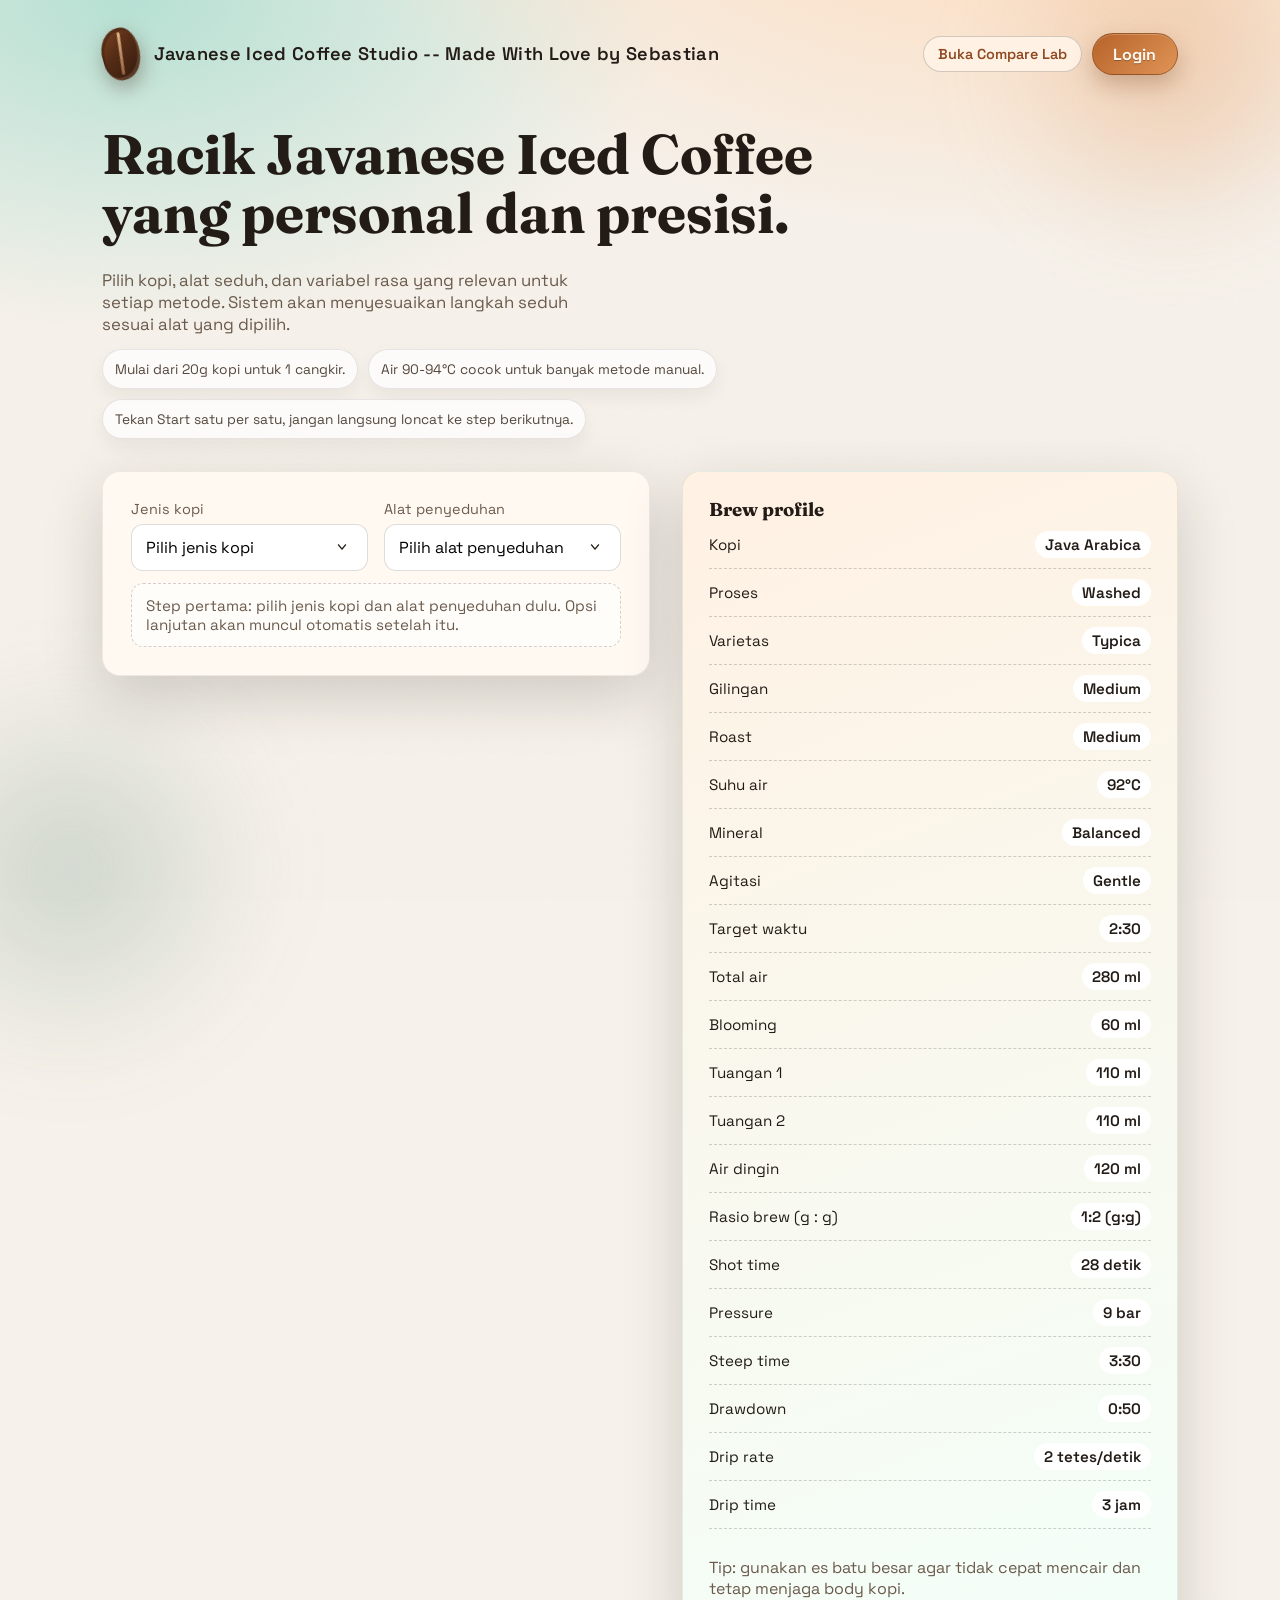
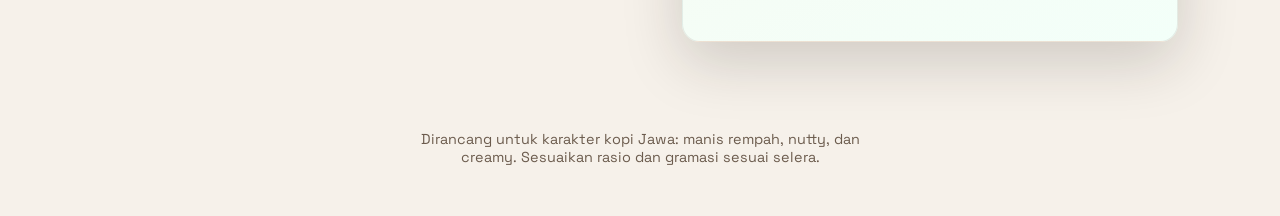
==== index.html @ a7f36e67 "Add files via upload" ====
<!DOCTYPE html>
<html lang="id">
<head>
  <meta charset="UTF-8" />
  <meta name="viewport" content="width=device-width, initial-scale=1" />
  <title>Javanese Iced Coffee Studio</title>
  <link rel="icon" type="image/svg+xml" href="favicon.svg" />
  <link rel="shortcut icon" href="favicon.svg" />
  <link rel="preconnect" href="https://fonts.googleapis.com" />
  <link rel="preconnect" href="https://fonts.gstatic.com" crossorigin />
  <link href="https://fonts.googleapis.com/css2?family=Fraunces:opsz,wght@9..144,600;9..144,800&family=Space+Grotesk:wght@400;500;600&display=swap" rel="stylesheet" />
  <link rel="stylesheet" href="style/styles.css" />
</head>
<body>
  <canvas class="spill-canvas" id="spillCanvas" aria-hidden="true"></canvas>
  <div class="noise" aria-hidden="true"></div>
  <header>
    <div class="logo">
      <div class="logo-mark" aria-hidden="true"></div>
      <div class="logo-title">Javanese Iced Coffee Studio -- Made With Love by Sebastian</div>
    </div>
    <div class="header-actions">
      <a class="pill pill-link" href="compare.html">Buka Compare Lab</a>
      <a class="pill pill-link" id="homeLink" href="home.html" hidden>Home Akun</a>
      <a class="pill pill-link" id="dashboardLink" href="dashboard.html" hidden>Dashboard Resep</a>
      <button class="pill pill-link auth-btn" id="authTrigger" type="button">Login</button>
      <button class="pill pill-link auth-btn" id="logoutBtn" type="button" hidden>Logout</button>
    </div>
  </header>

  <section class="hero">
    <div class="hero-intro">
      <h1><span>Racik Javanese Iced Coffee</span><span>yang personal dan presisi.</span></h1>
      <p>Pilih kopi, alat seduh, dan variabel rasa yang relevan untuk setiap metode. Sistem akan menyesuaikan langkah seduh sesuai alat yang dipilih.</p>
      <div class="beginner-guide" aria-label="Panduan singkat untuk pemula">
        <div class="beginner-chip">Mulai dari 20g kopi untuk 1 cangkir.</div>
        <div class="beginner-chip">Air 90-94°C cocok untuk banyak metode manual.</div>
        <div class="beginner-chip">Tekan Start satu per satu, jangan langsung loncat ke step berikutnya.</div>
      </div>
    </div>

    <div class="card hero-card">
      <div class="grid two base-grid">
        <div>
          <label for="coffeeType">Jenis kopi</label>
          <select id="coffeeType">
            <option value="" selected disabled>Pilih jenis kopi</option>
            <option value="java-robusta">Java Robusta</option>
            <option value="java-arabica">Java Arabica</option>
            <option value="java-excelsa">Java Excelsa</option>
            <option value="java-liberica">Java Liberica</option>
            <option value="blend">Javanese Blend</option>
            <option value="custom">Custom (isi manual)</option>
          </select>
        </div>
        <div>
          <label for="brewTool">Alat penyeduhan</label>
          <select id="brewTool">
            <option value="" selected disabled>Pilih alat penyeduhan</option>
            <option value="v60">V60</option>
            <option value="kalita">Kalita Wave</option>
            <option value="aeropress">Aeropress</option>
            <option value="frenchpress">French Press</option>
            <option value="chemex">Chemex</option>
            <option value="syphon">Syphon</option>
            <option value="espresso">Espresso Maker</option>
            <option value="mokapot">Moka Pot</option>
            <option value="coldBrew">Cold Brew</option>
            <option value="coldDrip">Cold Drip Tower</option>
          </select>
        </div>
      </div>

      <p class="setup-hint" id="setupHint">Step pertama: pilih jenis kopi dan alat penyeduhan dulu. Opsi lanjutan akan muncul otomatis setelah itu.</p>

      <div class="advanced-options is-hidden" id="advancedOptions">
        <div class="grid two advanced-grid">
          <div class="custom-controls" id="customControls">
            <label for="customCoffee">Nama kopi (opsional)</label>
            <input id="customCoffee" type="text" placeholder="Misal: Temanggung Natural" />
          </div>
          <div class="blend-controls" id="blendControls">
            <div class="blend-controls-head">
              <label>Rasio blend Robusta/Arabica (%)</label>
              <span class="blend-lock">Total 100%</span>
            </div>
            <div class="blend-grid">
              <div class="blend-field">
                <label for="blendRobusta">Robusta (%)</label>
                <input id="blendRobusta" type="number" min="0" max="100" step="1" value="30" />
              </div>
              <div class="blend-field">
                <label for="blendArabica">Arabica (%)</label>
                <input id="blendArabica" type="number" min="0" max="100" step="1" value="70" />
              </div>
            </div>
            <p class="blend-total-note">Total blend selalu 100%. Saat Robusta dinaikkan, Arabica otomatis menyesuaikan (dan sebaliknya).</p>
          </div>
        </div>

        <div class="grid two" id="toolFields"></div>

        <button class="manual-toggle-btn" id="manualToggleBtn" type="button" aria-expanded="false">Tampilkan kustom manual</button>

        <div class="manual-overrides is-collapsed" id="manualOverridesPanel">
          <div class="manual-overrides-head">
            <h3>Kustom manual untuk pemula</h3>
            <p>Isi kalau mau pakai angka sendiri. Kosongkan kalau mau ikut rekomendasi otomatis.</p>
          </div>

          <div class="grid two manual-overrides-grid">
            <div>
              <label for="manualDose">Gram kopi (custom)</label>
              <input id="manualDose" type="number" min="0" step="0.1" placeholder="Misal: 20" />
            </div>
            <div>
              <label for="manualWater">Air (ml, custom)</label>
              <input id="manualWater" type="number" min="0" step="1" placeholder="Misal: 280" />
            </div>
            <div>
              <label for="manualWaterTemp">Suhu air (°C, custom)</label>
              <input id="manualWaterTemp" type="number" min="0" step="1" placeholder="Misal: 92" />
            </div>
          </div>

          <p class="manual-overrides-note">Kalau angka yang dimasukkan terlalu kecil atau terlalu besar, sistem akan memberi peringatan kecil di bawah ini.</p>
          <p class="ratio-warning is-hidden" id="ratioWarning" aria-live="polite"></p>
        </div>

        <div class="recipe-meta">
          <div class="recipe-name-field">
            <label for="recipeName">Nama kopi / nama resep</label>
            <input id="recipeName" type="text" placeholder="Misal: Kopi Kesukaan Papa" />
          </div>

          <div class="recipe-note-field">
            <label for="recipeNote">Note khusus resep</label>
            <textarea id="recipeNote" rows="5" placeholder="Tulis catatan untuk barista atau catatan pribadi: preferensi rasa, penyajian, atau detail lain yang ingin disimpan."></textarea>
          </div>

          <p class="ratio-hint">Contoh rasio 1:10 berarti 1 gram kopi untuk 10 ml air. Untuk espresso, rasio brew dihitung gram kopi : gram hasil seduhan.</p>
        </div>

        <div class="action-row">
          <button class="btn btn-secondary" id="saveRecipeBtn" type="button" hidden>Simpan ke Dashboard</button>
          <p class="save-status" id="saveStatus" aria-live="polite">Login untuk menyimpan resep personal.</p>
        </div>

        <div class="recipe" id="recipe"></div>
      </div>
    </div>

    <aside class="aside">
      <h3 class="aside-title">Brew profile</h3>
      <div class="stat" data-stat="coffee"><span>Kopi</span><span class="tag" id="coffeeProfile">Java Arabica</span></div>
      <div class="stat" data-stat="process"><span>Proses</span><span class="tag" id="processProfile">Washed</span></div>
      <div class="stat" data-stat="varietal"><span>Varietas</span><span class="tag" id="varietalProfile">Typica</span></div>
      <div class="stat" data-stat="grind"><span>Gilingan</span><span class="tag" id="grindProfile">Medium</span></div>
      <div class="stat" data-stat="roast"><span>Roast</span><span class="tag" id="roastProfile">Medium</span></div>
      <div class="stat" data-stat="temp"><span>Suhu air</span><span class="tag" id="tempProfile">92°C</span></div>
      <div class="stat" data-stat="mineral"><span>Mineral</span><span class="tag" id="mineralProfile">Balanced</span></div>
      <div class="stat" data-stat="agitation"><span>Agitasi</span><span class="tag" id="agitationProfile">Gentle</span></div>
      <div class="stat" data-stat="time"><span>Target waktu</span><span class="tag" id="timeProfile">2:30</span></div>
      <div class="stat" data-stat="totalWater"><span>Total air</span><span class="tag" id="totalWater">280 ml</span></div>
      <div class="stat" data-stat="bloomWater"><span>Blooming</span><span class="tag" id="bloomWater">60 ml</span></div>
      <div class="stat" data-stat="firstPour"><span>Tuangan 1</span><span class="tag" id="firstPour">110 ml</span></div>
      <div class="stat" data-stat="secondPour"><span>Tuangan 2</span><span class="tag" id="secondPour">110 ml</span></div>
      <div class="stat" data-stat="iceWater"><span>Air dingin</span><span class="tag" id="iceWater">120 ml</span></div>
      <div class="stat" data-stat="brewRatio"><span>Rasio brew (g : g)</span><span class="tag" id="brewRatioProfile">1:2 (g:g)</span></div>
      <div class="stat" data-stat="shotTime"><span>Shot time</span><span class="tag" id="shotTimeProfile">28 detik</span></div>
      <div class="stat" data-stat="pressure"><span>Pressure</span><span class="tag" id="pressureProfile">9 bar</span></div>
      <div class="stat" data-stat="steepTime"><span>Steep time</span><span class="tag" id="steepTimeProfile">3:30</span></div>
      <div class="stat" data-stat="drawdownTime"><span>Drawdown</span><span class="tag" id="drawdownTimeProfile">0:50</span></div>
      <div class="stat" data-stat="dripRate"><span>Drip rate</span><span class="tag" id="dripRateProfile">2 tetes/detik</span></div>
      <div class="stat" data-stat="dripTime"><span>Drip time</span><span class="tag" id="dripTimeProfile">3 jam</span></div>
      <p class="aside-tip">Tip: gunakan es batu besar agar tidak cepat mencair dan tetap menjaga body kopi.</p>

      <section class="flavor-visual is-hidden" id="flavorVisual" aria-live="polite">
        <div class="flavor-visual-head">
          <h3>Radar Chart</h3>
          <p>Visual rasa akhir berdasarkan process, varietal, tool, roast, mineral, dan agitasi.</p>
        </div>

        <div class="flavor-visual-grid">
          <article class="flavor-chart-card">
            <h4>Radar Chart</h4>
            <canvas id="flavorRadarCanvas" width="420" height="320" aria-label="Flavor radar chart"></canvas>
          </article>
        </div>

        <div class="flavor-metric-grid" id="flavorMetricGrid"></div>
      </section>

      <section class="tuning-assistant is-hidden" id="tuningAssistant" aria-live="polite">
        <div class="tuning-head">
          <h3>Smart Tuning Assistant</h3>
        </div>

        <div class="tuning-controls">
          <div>
            <select id="tasteIssue">
              <option value="too-bitter">Terlalu pahit</option>
              <option value="too-sour">Terlalu asam</option>
              <option value="too-thin">Body terlalu tipis</option>
              <option value="too-heavy">Body terlalu tebal</option>
              <option value="too-flat">Aroma kurang keluar</option>
              <option value="too-dry">Aftertaste terlalu kering</option>
            </select>
          </div>
          <button class="btn tuning-btn" id="runTuning" type="button">Beri Saran Tuning</button>
        </div>

        <div class="tuning-summary" id="tuningSummary">Pilih masalah rasa, lalu klik tombol tuning.</div>
        <ul class="tuning-list" id="tuningList"></ul>
      </section>
    </aside>
  </section>

  <footer>
    Dirancang untuk karakter kopi Jawa: manis rempah, nutty, dan creamy. Sesuaikan rasio dan gramasi sesuai selera.
  </footer>

  <div class="auth-modal" id="authModal" hidden>
    <div class="auth-modal-card" role="dialog" aria-modal="true" aria-labelledby="authModalTitle">
      <div class="auth-modal-head">
        <h3 id="authModalTitle">Login Akun</h3>
        <button class="auth-modal-close" id="closeAuthModal" type="button" aria-label="Tutup popup">x</button>
      </div>

      <p class="auth-modal-subtitle" id="authModalSubtitle">Masuk atau buat akun untuk menyimpan resep personal kamu.</p>

      <div class="auth-view-switch" role="tablist" aria-label="Pilih form autentikasi">
        <button class="auth-switch-btn is-active" id="showLoginView" type="button" aria-pressed="true">Login</button>
        <button class="auth-switch-btn" id="showRegisterView" type="button" aria-pressed="false">Registrasi</button>
      </div>

      <form class="auth-view" id="loginView" novalidate>
        <div class="auth-form-grid">
          <div>
            <label for="authLoginEmail">Username / Email</label>
            <input id="authLoginEmail" type="text" placeholder="username atau email" autocomplete="username" />
          </div>
          <div>
            <label for="authLoginPassword">Password</label>
            <input id="authLoginPassword" type="password" placeholder="Masukkan password" autocomplete="current-password" />
          </div>
        </div>

        <button class="btn auth-submit" id="loginSubmit" type="submit">Login</button>
        <p class="auth-view-hint">Belum punya akun?
          <button class="auth-inline-link" id="switchToRegisterInline" type="button">Registrasi di sini</button>
        </p>
      </form>

      <form class="auth-view is-hidden" id="registerView" novalidate>
        <div class="auth-form-grid">
          <div>
            <label for="authRegisterUsername">Username</label>
            <input id="authRegisterUsername" type="text" placeholder="Masukkan username" autocomplete="username" />
          </div>
          <div>
            <label for="authRegisterEmail">Email</label>
            <input id="authRegisterEmail" type="email" placeholder="nama@email.com" autocomplete="email" />
          </div>
          <div>
            <label for="authRegisterPassword">Password</label>
            <input id="authRegisterPassword" type="password" placeholder="Minimal 6 karakter" autocomplete="new-password" />
          </div>
        </div>

        <button class="btn auth-submit" id="registerSubmit" type="submit">Registrasi</button>
        <p class="auth-view-hint">Sudah punya akun?
          <button class="auth-inline-link" id="switchToLoginInline" type="button">Kembali ke login</button>
        </p>
      </form>

      <p class="auth-message" id="authMessage" data-tone="info">Masukkan username/email dan password untuk mulai.</p>
    </div>
  </div>

  <script type="module" src="script/pages/index-page.js"></script>
</body>
</html>
---- style/styles.css ----
:root {
  --bg: #f6f1ea;
  --ink: #221b16;
  --muted: #6b5b4d;
  --accent: #d07b3a;
  --accent-2: #4a7f6b;
  --card: #fff9f2;
  --shadow: 0 20px 60px rgba(34, 27, 22, 0.18);
  --radius: 18px;
  --ease-out: cubic-bezier(0.22, 1, 0.36, 1);
  --ease-bounce: cubic-bezier(0.16, 1, 0.3, 1);
}

* { box-sizing: border-box; }

[hidden] {
  display: none !important;
}

body {
  margin: 0;
  font-family: "Space Grotesk", system-ui, -apple-system, sans-serif;
  color: var(--ink);
  background: radial-gradient(1200px 700px at 80% -10%, #ffd9b7 0%, transparent 60%),
    radial-gradient(1000px 600px at 10% 0%, #b7e1d4 0%, transparent 55%),
    var(--bg);
  min-height: 100vh;
  position: relative;
  overflow-x: hidden;
}

body::before,
body::after {
  content: "";
  position: fixed;
  pointer-events: none;
  z-index: -1;
  filter: blur(40px);
}

body::before {
  width: 380px;
  height: 380px;
  top: -120px;
  right: -80px;
  background: radial-gradient(circle, rgba(208, 123, 58, 0.26) 0%, rgba(208, 123, 58, 0) 70%);
  animation: drift-one 14s ease-in-out infinite;
}

body::after {
  width: 420px;
  height: 420px;
  left: -140px;
  bottom: -180px;
  background: radial-gradient(circle, rgba(74, 127, 107, 0.24) 0%, rgba(74, 127, 107, 0) 70%);
  animation: drift-two 16s ease-in-out infinite;
}

.noise {
  position: fixed;
  inset: 0;
  pointer-events: none;
  opacity: 0.06;
  mix-blend-mode: multiply;
  background-image: url("data:image/svg+xml;utf8,<svg xmlns='http://www.w3.org/2000/svg' width='160' height='160' viewBox='0 0 160 160'><filter id='n'><feTurbulence type='fractalNoise' baseFrequency='0.9' numOctaves='2' stitchTiles='stitch'/></filter><rect width='160' height='160' filter='url(%23n)' opacity='0.4'/></svg>");
  z-index: 1;
}

.spill-canvas {
  position: fixed;
  inset: 0;
  width: 100%;
  height: 100%;
  pointer-events: none;
  z-index: 0;
  opacity: 0.72;
  mix-blend-mode: multiply;
  filter: saturate(1.1) contrast(1.05);
}

header {
  display: flex;
  align-items: center;
  justify-content: space-between;
  padding: 28px 8vw 10px;
  animation: fade-up 0.75s var(--ease-out) both;
}

.logo {
  display: flex;
  align-items: center;
  gap: 14px;
  font-weight: 600;
  letter-spacing: 0.02em;
}

.logo-title {
  font-size: clamp(0.38rem, 1vw + 0.34rem, 2rem);
  line-height: 1.22;
}

.logo-mark {
  width: 38px;
  height: 52px;
  flex: 0 0 38px;
  position: relative;
  transform: rotate(-16deg);
  filter: drop-shadow(0 8px 10px rgba(56, 30, 14, 0.34));
  animation: logo-glow 3.2s ease-in-out infinite;
}

.logo-mark::before {
  content: "";
  position: absolute;
  inset: 0;
  border-radius: 58% 42% 55% 45% / 52% 48% 58% 42%;
  background: linear-gradient(145deg, #7f4422 0%, #542c16 45%, #31190d 100%);
  box-shadow: inset -2px -3px 0 rgba(255, 213, 170, 0.15), inset 2px 3px 0 rgba(20, 10, 4, 0.26);
}

.logo-mark::after {
  content: "";
  position: absolute;
  left: 50%;
  top: 8%;
  width: 3px;
  height: 82%;
  border-radius: 999px;
  transform: translateX(-50%) rotate(8deg);
  background: linear-gradient(180deg, rgba(240, 197, 149, 0.9) 0%, rgba(175, 117, 74, 0.78) 100%);
  box-shadow: 0 0 0 1px rgba(58, 31, 16, 0.2);
}

.hero {
  display: grid;
  grid-template-columns: minmax(0, 1.05fr) minmax(0, 0.95fr);
  grid-template-areas:
    "intro intro"
    "card aside";
  gap: 32px;
  padding: 12px 8vw 60px;
  align-items: start;
}

.hero-intro {
  grid-area: intro;
  max-width: 64ch;
  display: grid;
  gap: 14px;
  animation: fade-up 0.85s 0.08s var(--ease-out) both;
}

.hero-card {
  grid-area: card;
}

.hero-intro h1 {
  font-family: "Fraunces", serif;
  font-size: clamp(2.4rem, 2.6vw + 1.4rem, 4rem);
  line-height: 0.95;
  margin: 0;
  display: grid;
  gap: 6px;
  margin-top: 26px;
}

.hero-intro h1 span {
  display: block;
}

.hero-intro h1 span:first-child {
  white-space: nowrap;
}

.hero-intro p {
  margin: 0;
  color: var(--muted);
  font-size: 1.05rem;
  max-width: 45ch;
  margin-top: 15px;
}

.beginner-guide {
  display: flex;
  flex-wrap: wrap;
  gap: 10px;
}

.beginner-chip {
  padding: 10px 12px;
  border-radius: 999px;
  background: rgba(255, 255, 255, 0.72);
  border: 1px solid rgba(34, 27, 22, 0.1);
  color: #53463c;
  font-size: 0.86rem;
  box-shadow: 0 8px 18px rgba(34, 27, 22, 0.06);
}

.pill {
  display: inline-flex;
  gap: 10px;
  align-items: center;
  background: #fff2e5;
  color: #8f4a21;
  padding: 8px 14px;
  border-radius: 999px;
  font-size: 0.9rem;
  font-weight: 600;
  animation: fade-up 0.9s 0.14s var(--ease-out) both;
}

.header-actions {
  display: inline-flex;
  align-items: center;
  gap: 10px;
  flex-wrap: wrap;
  justify-content: flex-end;
}

.pill-link {
  text-decoration: none;
  border: 1px solid rgba(34, 27, 22, 0.2);
  transition: transform 0.2s ease, box-shadow 0.2s ease, background-color 0.2s ease;
}

.auth-btn {
  font: inherit;
  cursor: pointer;
  font-weight: 700;
  letter-spacing: 0.01em;
  min-height: 42px;
  padding: 8px 20px;
  border-radius: 999px;
}

.mobile-header-toggle {
  display: none;
  min-width: 48px;
  justify-content: center;
  align-items: center;
  padding: 8px 12px;
}

.mobile-header-toggle-bar {
  position: relative;
  display: block;
  width: 18px;
  height: 2px;
  border-radius: 999px;
  background: currentColor;
}

.mobile-header-toggle-bar::before,
.mobile-header-toggle-bar::after {
  content: "";
  position: absolute;
  left: 0;
  width: 18px;
  height: 2px;
  border-radius: 999px;
  background: currentColor;
}

.mobile-header-toggle-bar::before {
  top: -6px;
}

.mobile-header-toggle-bar::after {
  top: 6px;
}

#authTrigger.auth-btn {
  color: #fff8f1;
  background: linear-gradient(135deg, #b7632a 0%, #df9455 100%);
  border-color: rgba(118, 62, 26, 0.58);
  text-shadow: 0 1px 0 rgba(35, 20, 10, 0.32);
  box-shadow: 0 10px 22px rgba(118, 62, 26, 0.3), inset 0 1px 0 rgba(255, 255, 255, 0.2);
}

#authTrigger.auth-btn:hover {
  filter: brightness(1.05);
}

#logoutBtn.auth-btn {
  color: #1f4f3e;
  background: linear-gradient(135deg, #e1f1e9 0%, #c5e3d4 100%);
  border-color: rgba(74, 127, 107, 0.44);
  box-shadow: 0 10px 20px rgba(74, 127, 107, 0.2), inset 0 1px 0 rgba(255, 255, 255, 0.5);
}

#logoutBtn.auth-btn:hover {
  filter: brightness(1.03);
}

.auth-btn:focus-visible {
  outline: 3px solid rgba(74, 127, 107, 0.28);
  outline-offset: 2px;
}

.pill-link:hover {
  transform: translateY(-1px);
  box-shadow: 0 8px 16px rgba(34, 27, 22, 0.12);
}

.card {
  background: var(--card);
  border-radius: var(--radius);
  padding: 28px;
  box-shadow: var(--shadow);
  border: 1px solid rgba(34, 27, 22, 0.08);
  position: relative;
  overflow: hidden;
  transition: transform 0.35s var(--ease-out), box-shadow 0.35s var(--ease-out);
}

.card::before {
  content: "";
  position: absolute;
  top: 0;
  left: -35%;
  width: 30%;
  height: 100%;
  background: linear-gradient(90deg, rgba(255, 255, 255, 0), rgba(255, 255, 255, 0.24), rgba(255, 255, 255, 0));
  transform: skewX(-18deg);
  pointer-events: none;
  animation: card-sheen 8s linear infinite;
}

.card:hover {
  transform: translateY(-4px);
  box-shadow: 0 24px 64px rgba(34, 27, 22, 0.22);
}

.grid {
  display: grid;
  gap: 16px;
}

.grid.two {
  grid-template-columns: repeat(auto-fit, minmax(200px, 1fr));
}

.base-grid {
  margin-bottom: 12px;
}

.setup-hint {
  margin: 8px 0 0;
  padding: 12px 14px;
  border-radius: 12px;
  border: 1px dashed rgba(34, 27, 22, 0.2);
  color: var(--muted);
  background: rgba(255, 255, 255, 0.62);
  font-size: 0.95rem;
}

.setup-hint.is-hidden {
  display: none;
}

.advanced-options {
  margin-top: 12px;
  animation: fade-up 0.45s var(--ease-out) both;
}

.advanced-options.is-hidden {
  display: none;
}

.advanced-grid {
  margin-bottom: 8px;
}

.action-row {
  margin-top: 18px;
  display: flex;
  gap: 12px;
  flex-wrap: wrap;
  align-items: center;
  justify-content: center;
}

.manual-toggle-btn {
  margin-top: 16px;
  display: flex;
  align-items: center;
  justify-content: center;
  gap: 8px;
  margin-left: auto;
  margin-right: auto;
  border: 1px solid rgba(74, 127, 107, 0.24);
  background: rgba(74, 127, 107, 0.12);
  color: #2f5a49;
  border-radius: 999px;
  padding: 10px 14px;
  font: inherit;
  font-weight: 700;
  cursor: pointer;
}

.manual-toggle-btn:hover {
  background: rgba(74, 127, 107, 0.18);
}

.recipe-meta {
  margin-top: 16px;
  padding: 16px;
  border-radius: 16px;
  border: 1px solid rgba(34, 27, 22, 0.1);
  background: linear-gradient(160deg, rgba(255, 255, 255, 0.92) 0%, rgba(248, 241, 231, 0.9) 100%);
  display: grid;
  gap: 14px;
}

.manual-overrides {
  margin-top: 16px;
  padding: 16px;
  border-radius: 16px;
  border: 1px solid rgba(74, 127, 107, 0.15);
  background: linear-gradient(165deg, rgba(255, 255, 255, 0.94) 0%, rgba(242, 250, 246, 0.88) 100%);
  display: grid;
  gap: 12px;
  overflow: hidden;
  max-height: 520px;
  opacity: 1;
  transform: translateY(0);
  transition: max-height 0.38s var(--ease-out), opacity 0.24s ease, transform 0.38s var(--ease-out), padding 0.38s var(--ease-out), margin-top 0.38s var(--ease-out);
  will-change: max-height, opacity, transform;
}

.manual-overrides.is-collapsed {
  max-height: 0;
  opacity: 0;
  transform: translateY(-10px);
  padding-top: 0;
  padding-bottom: 0;
  margin-top: 0;
  pointer-events: none;
}

.manual-overrides-head h3 {
  margin: 0;
  font-size: 1rem;
}

.manual-overrides-head p {
  margin: 4px 0 0;
  color: var(--muted);
  font-size: 0.88rem;
}

.manual-overrides-grid {
  gap: 12px;
}

.manual-overrides-note {
  margin: 0;
  color: #5f4f43;
  font-size: 0.88rem;
  line-height: 1.45;
}

.ratio-warning {
  margin: 0;
  padding: 10px 12px;
  border-radius: 12px;
  border: 1px solid rgba(208, 123, 58, 0.22);
  background: rgba(255, 242, 229, 0.82);
  color: #87501f;
  font-size: 0.88rem;
  line-height: 1.45;
}

.ratio-warning.is-hidden {
  display: none;
}

.recipe-name-field input {
  font-size: 1.08rem;
}

.recipe-note-field textarea {
  width: 100%;
  min-height: 136px;
  resize: vertical;
  padding: 14px;
  border-radius: 14px;
  border: 1px solid rgba(34, 27, 22, 0.15);
  background: #fff;
  font: inherit;
  line-height: 1.5;
}

.recipe-note-field textarea:focus {
  outline: none;
  border-color: rgba(74, 127, 107, 0.9);
  box-shadow: 0 0 0 4px rgba(74, 127, 107, 0.15);
}

.ratio-hint {
  margin: 0;
  color: #5f4f43;
  font-size: 0.88rem;
  line-height: 1.45;
  padding: 10px 12px;
  border-radius: 12px;
  border: 1px dashed rgba(34, 27, 22, 0.18);
  background: rgba(255, 255, 255, 0.68);
}

.cup-fill-indicator {
  display: inline-flex;
  align-items: center;
  gap: 10px;
  min-height: 52px;
  padding: 8px 12px;
  border-radius: 14px;
  border: 1px solid rgba(34, 27, 22, 0.14);
  background: rgba(255, 255, 255, 0.78);
}

.cup-fill-visual {
  width: 34px;
  height: 40px;
  border-radius: 0 0 11px 11px;
  border: 2px solid rgba(34, 27, 22, 0.46);
  border-top-width: 3px;
  position: relative;
  overflow: hidden;
  background: rgba(255, 255, 255, 0.82);
}

.cup-fill-visual::after {
  content: "";
  position: absolute;
  right: -9px;
  top: 9px;
  width: 8px;
  height: 15px;
  border: 2px solid rgba(34, 27, 22, 0.38);
  border-left: none;
  border-radius: 0 8px 8px 0;
}

.cup-fill-liquid {
  position: absolute;
  inset: auto 0 0;
  height: 8%;
  background: linear-gradient(180deg, #c27944 0%, #8f4f2f 100%);
  transform-origin: bottom;
}

.cup-fill-text {
  font-size: 0.84rem;
  font-weight: 600;
  color: #6a584a;
}

.cup-fill-indicator.is-filling .cup-fill-liquid {
  animation: cup-fill-rise 0.9s var(--ease-out) both;
}

.cup-fill-indicator.is-filling .cup-fill-visual {
  animation: cup-bounce 0.9s var(--ease-bounce);
}

.cup-fill-indicator.is-ready .cup-fill-text {
  color: #2d5a4b;
}

#toolFields > div {
  opacity: 1;
}

#toolFields.is-switching > div {
  animation: field-in 0.45s var(--ease-out) both;
  animation-delay: calc(var(--field-index, 0) * 45ms);
}

.blend-controls {
  display: none;
  padding: 14px;
  border: 1px solid rgba(34, 27, 22, 0.15);
  border-radius: 14px;
  background: linear-gradient(170deg, rgba(255, 255, 255, 0.9) 0%, rgba(255, 246, 235, 0.82) 100%);
  box-shadow: inset 0 0 0 1px rgba(255, 255, 255, 0.36);
}

.blend-controls.active {
  display: block;
}

.blend-controls-head {
  display: flex;
  align-items: center;
  justify-content: space-between;
  gap: 10px;
  margin-bottom: 10px;
}

.blend-controls-head > label {
  margin: 0;
  font-weight: 600;
  color: #5f4d40;
}

.blend-lock {
  display: inline-flex;
  align-items: center;
  padding: 4px 10px;
  border-radius: 999px;
  border: 1px solid rgba(74, 127, 107, 0.3);
  background: rgba(74, 127, 107, 0.12);
  color: #345d4f;
  font-size: 0.77rem;
  letter-spacing: 0.04em;
  text-transform: uppercase;
  font-weight: 700;
}

.custom-controls {
  display: none;
}

.custom-controls.active {
  display: block;
}

.stat.hidden {
  display: none;
}

.blend-grid {
  display: grid;
  grid-template-columns: repeat(2, minmax(0, 1fr));
  gap: 12px;
}

.blend-field {
  background: rgba(255, 255, 255, 0.84);
  border: 1px solid rgba(34, 27, 22, 0.12);
  border-radius: 14px;
  padding: 10px;
}

.blend-field label {
  margin-bottom: 6px;
  font-size: 0.78rem;
  text-transform: uppercase;
  letter-spacing: 0.06em;
  color: rgba(34, 27, 22, 0.68);
}

.blend-field input {
  text-align: center;
  font-size: 1.62rem;
  font-weight: 700;
  padding: 12px 14px;
  letter-spacing: 0.01em;
}

.blend-total-note {
  margin: 12px 0 0;
  color: #5d4e43;
  font-size: 0.84rem;
  line-height: 1.4;
  padding: 9px 11px;
  border-radius: 10px;
  border: 1px dashed rgba(34, 27, 22, 0.18);
  background: rgba(255, 255, 255, 0.66);
}

label {
  display: block;
  font-size: 0.9rem;
  margin-bottom: 6px;
  color: var(--muted);
}

select, input {
  width: 100%;
  padding: 12px 14px;
  border-radius: 12px;
  border: 1px solid rgba(34, 27, 22, 0.15);
  background: #fff;
  font-size: 1rem;
  font-family: inherit;
  transition: border-color 0.2s ease, box-shadow 0.2s ease, transform 0.2s ease, background-color 0.2s ease;
}

select:hover, input:hover {
  border-color: rgba(34, 27, 22, 0.28);
}

select:focus, input:focus {
  outline: none;
  border-color: rgba(74, 127, 107, 0.9);
  box-shadow: 0 0 0 4px rgba(74, 127, 107, 0.15);
  transform: translateY(-1px);
}

select {
  padding-right: 52px;
  appearance: none;
  -webkit-appearance: none;
  -moz-appearance: none;
  background-image: url("data:image/svg+xml,%3Csvg xmlns='http://www.w3.org/2000/svg' viewBox='0 0 20 20' fill='none'%3E%3Cpath d='M5 7l5 6 5-6' stroke='%23221b16' stroke-width='2' stroke-linecap='round' stroke-linejoin='round'/%3E%3C/svg%3E");
  background-repeat: no-repeat;
  background-position: right 18px center;
  background-size: 14px;
}

select::-ms-expand {
  display: none;
}

.btn {
  background: linear-gradient(135deg, var(--accent), #ffb66c);
  color: #24160e;
  font-weight: 600;
  border: none;
  padding: 14px 20px;
  border-radius: 14px;
  cursor: pointer;
  transition: transform 0.2s ease, box-shadow 0.2s ease, filter 0.2s ease;
  box-shadow: 0 12px 28px rgba(208, 123, 58, 0.35);
  position: relative;
  overflow: hidden;
  isolation: isolate;
}

.btn-secondary {
  background: linear-gradient(135deg, #f0f5ec, #dce8de);
  color: #203429;
  box-shadow: 0 10px 22px rgba(74, 127, 107, 0.2);
}

.save-status {
  margin: 0;
  font-size: 0.84rem;
  color: #5f4f43;
  line-height: 1.35;
}

.save-status[data-tone="success"] {
  color: #2f6552;
}

.save-status[data-tone="warning"] {
  color: #8f5f1f;
}

.save-status[data-tone="error"] {
  color: #8e2a2a;
}

.btn::before {
  content: "";
  position: absolute;
  inset: -2px 120% -2px -18%;
  background: linear-gradient(105deg, rgba(255, 255, 255, 0), rgba(255, 255, 255, 0.44), rgba(255, 255, 255, 0));
  transform: skewX(-20deg);
  transition: transform 0.65s ease;
  pointer-events: none;
}

.btn:hover {
  transform: translateY(-2px);
  filter: saturate(1.06);
}

.btn:hover::before {
  transform: translateX(-220%) skewX(-20deg);
}

.btn.btn-pulse {
  animation: button-pulse 0.4s var(--ease-bounce);
}

.recipe {
  display: grid;
  gap: 14px;
  margin-top: 16px;
  perspective: 800px;
}

.flavor-visual {
  margin-top: 16px;
  padding: 20px;
  border-radius: 14px;
  border: 1px solid rgba(34, 27, 22, 0.1);
  background: linear-gradient(165deg, rgba(255, 255, 255, 0.95) 0%, rgba(244, 255, 250, 0.88) 100%);
  box-shadow: inset 0 0 0 1px rgba(255, 255, 255, 0.5);
}

.flavor-visual.is-hidden {
  display: none;
}

.flavor-visual-head h3 {
  margin-left: 5px;
  margin-top: 10px;
  font-size: 1.44rem;
}

.flavor-visual-head p {
  margin-top: 0px;
  color: var(--muted);
  font-size: 1.16rem;
}

.flavor-visual-grid {
  margin-top: 12px;
  display: grid;
  grid-template-columns: 1fr;
  gap: 10px;
}

.flavor-chart-card {
  border-radius: 12px;
  border: 1px solid rgba(34, 27, 22, 0.1);
  background: rgba(255, 255, 255, 0.82);
  padding: 10px;
  max-width: 550px;
  width: 100%;
  margin: 0 auto;
}

.flavor-chart-card h4 {
  margin: 0 0 8px;
  font-size: 1.2rem;
}

.flavor-chart-card canvas {
  width: 100%;
  height: auto;
  display: block;
}

.flavor-metric-grid {
  margin-top: 12px;
  display: grid;
  grid-template-columns: repeat(2, minmax(0, 1fr));
  gap: 8px;
}

.flavor-metric-item {
  border-radius: 10px;
  border: 1px solid rgba(34, 27, 22, 0.1);
  background: rgba(255, 255, 255, 0.86);
  padding: 8px;
}

.flavor-metric-top {
  display: flex;
  justify-content: space-between;
  align-items: center;
  margin-bottom: 6px;
  font-size: 0.82rem;
}

.flavor-metric-top strong {
  font-size: 0.88rem;
}

.flavor-metric-track {
  height: 8px;
  border-radius: 999px;
  overflow: hidden;
  background: rgba(34, 27, 22, 0.1);
}

.flavor-metric-track span {
  display: block;
  height: 100%;
  border-radius: inherit;
  transition: width 0.22s ease;
}

.tuning-assistant {
  margin-top: 14px;
  padding: 14px;
  border-radius: 14px;
  border: 1px solid rgba(34, 27, 22, 0.1);
  background: linear-gradient(165deg, rgba(255, 255, 255, 0.96) 0%, rgba(255, 247, 235, 0.9) 100%);
  box-shadow: inset 0 0 0 1px rgba(255, 255, 255, 0.5);
}

.tuning-assistant.is-hidden {
  display: none;
}

.tuning-head h3 {
  margin: 0;
  font-size: 1.03rem;
}

.tuning-head p {
  margin: 5px 0 0;
  color: var(--muted);
  font-size: 0.86rem;
}

.tuning-controls {
  margin-top: 12px;
  display: grid;
  grid-template-columns: minmax(0, 1fr) auto;
  gap: 10px;
  align-items: end;
}

.tuning-btn {
  padding: 12px 14px;
  font-size: 0.86rem;
  white-space: nowrap;
}

.tuning-summary {
  margin-top: 11px;
  padding: 9px 10px;
  border-radius: 10px;
  border: 1px solid rgba(34, 27, 22, 0.12);
  background: rgba(255, 255, 255, 0.82);
  color: #5e4f44;
  font-size: 0.87rem;
}

.tuning-list {
  margin: 10px 0 0;
  padding-left: 18px;
  display: grid;
  gap: 7px;
}

.tuning-list li {
  color: #4f4237;
  font-size: 0.88rem;
  line-height: 1.4;
}

.brew-timer-panel {
  border-radius: 14px;
  border: 1px solid rgba(34, 27, 22, 0.12);
  background: linear-gradient(160deg, rgba(255, 255, 255, 0.96) 0%, rgba(245, 255, 251, 0.9) 100%);
  padding: 12px 13px;
  box-shadow: inset 0 0 0 1px rgba(255, 255, 255, 0.52);
}

.brew-timer-head {
  display: flex;
  justify-content: space-between;
  align-items: center;
  gap: 12px;
}

.brew-timer-head h4 {
  margin: 0;
  font-size: 0.98rem;
}

.brew-timer-head p {
  margin: 4px 0 0;
  color: var(--muted);
  font-size: 0.84rem;
}

.brew-timer-ring {
  --brew-progress: 0deg;
  width: 56px;
  height: 56px;
  border-radius: 999px;
  display: grid;
  place-items: center;
  background: conic-gradient(var(--accent-2) 0deg, var(--accent-2) var(--brew-progress), rgba(34, 27, 22, 0.12) var(--brew-progress), rgba(34, 27, 22, 0.12) 360deg);
  position: relative;
}

.brew-timer-ring::before {
  content: "";
  position: absolute;
  inset: 6px;
  border-radius: 999px;
  background: #fff;
}

.brew-timer-ring span {
  position: relative;
  z-index: 1;
  font-size: 0.76rem;
  font-weight: 700;
  color: #34584b;
}

.brew-timer-bar {
  margin-top: 10px;
  height: 8px;
  border-radius: 999px;
  overflow: hidden;
  background: rgba(34, 27, 22, 0.1);
}

.brew-timer-bar span {
  display: block;
  width: 0;
  height: 100%;
  border-radius: inherit;
  background: linear-gradient(90deg, #d07b3a 0%, #4a7f6b 100%);
  transition: width 0.25s ease;
}

.brew-stage-toast {
  opacity: 0;
  transform: translateY(5px);
  pointer-events: none;
  justify-self: start;
  margin-top: -2px;
  padding: 6px 10px;
  border-radius: 999px;
  border: 1px solid rgba(74, 127, 107, 0.32);
  background: rgba(74, 127, 107, 0.13);
  color: #2c5b4b;
  font-size: 0.76rem;
  font-weight: 700;
  letter-spacing: 0.01em;
  transition: opacity 0.22s ease, transform 0.22s ease;
}

.brew-stage-toast.is-visible {
  opacity: 1;
  transform: translateY(0);
}

.step {
  background: #fff;
  border-radius: 14px;
  padding: 14px 16px;
  border: 1px solid rgba(34, 27, 22, 0.08);
  position: relative;
  overflow: hidden;
  opacity: 0;
  transform: translateY(14px) scale(0.985);
  animation: step-in 0.55s var(--ease-bounce) both;
  animation-delay: calc(var(--step-index, 0) * 80ms);
  transition: transform 0.22s ease, border-color 0.22s ease, box-shadow 0.22s ease;
}

.step-head {
  display: flex;
  justify-content: space-between;
  align-items: flex-start;
  gap: 10px;
}

.step-head h4 {
  margin: 0;
}

.step-timer-controls {
  display: inline-flex;
  align-items: center;
  gap: 6px;
  margin-left: auto;
}

.step-duration,
.step-timer-display,
.step-timer-passive {
  display: inline-flex;
  align-items: center;
  justify-content: center;
  min-width: 58px;
  padding: 4px 8px;
  border-radius: 999px;
  font-size: 0.73rem;
  font-weight: 700;
  letter-spacing: 0.01em;
}

.step-duration {
  color: #5d4d40;
  background: rgba(34, 27, 22, 0.08);
}

.step-timer-display {
  color: #2f5f4f;
  background: rgba(74, 127, 107, 0.14);
}

.step-timer-passive {
  color: #6d5d50;
  background: rgba(34, 27, 22, 0.08);
}

.step-start-btn {
  border: 1px solid rgba(74, 127, 107, 0.32);
  background: rgba(74, 127, 107, 0.13);
  color: #2d5548;
  border-radius: 999px;
  padding: 4px 10px;
  font: inherit;
  font-size: 0.75rem;
  font-weight: 700;
  cursor: pointer;
  transition: transform 0.18s ease, background-color 0.18s ease;
}

.step-start-btn:hover {
  transform: translateY(-1px);
  background: rgba(74, 127, 107, 0.2);
}

.step-start-btn[data-state="running"] {
  border-color: rgba(208, 123, 58, 0.4);
  background: rgba(208, 123, 58, 0.18);
  color: #7c461f;
}

.step-start-btn[data-state="done"] {
  border-color: rgba(34, 27, 22, 0.24);
  background: rgba(34, 27, 22, 0.09);
  color: #4f4238;
}

.step.is-active {
  border-color: rgba(74, 127, 107, 0.38);
  box-shadow: 0 12px 24px rgba(74, 127, 107, 0.16);
}

.step.is-complete {
  border-color: rgba(74, 127, 107, 0.24);
  background: linear-gradient(165deg, rgba(255, 255, 255, 0.98) 0%, rgba(241, 255, 249, 0.94) 100%);
}

.step.is-next {
  border-color: rgba(208, 123, 58, 0.25);
}

.step::before {
  content: "";
  position: absolute;
  left: 0;
  top: 0;
  bottom: 0;
  width: 4px;
  background: linear-gradient(180deg, var(--accent), var(--accent-2));
  transform: scaleY(0);
  transform-origin: top;
  animation: line-grow 0.42s var(--ease-out) both;
  animation-delay: calc(var(--step-index, 0) * 80ms + 120ms);
}

.step:hover {
  transform: translateY(-2px);
  border-color: rgba(34, 27, 22, 0.16);
  box-shadow: 0 10px 20px rgba(34, 27, 22, 0.08);
}

.step h4 {
  margin: 0;
  font-size: 1rem;
}

.step p {
  margin: 8px 0 0;
  color: var(--muted);
  font-size: 0.95rem;
}

.aside {
  grid-area: aside;
  background: linear-gradient(160deg, #fff1e3 0%, #f3fff9 100%);
  border-radius: var(--radius);
  padding: 26px;
  border: 1px solid rgba(34, 27, 22, 0.08);
  box-shadow: var(--shadow);
  align-self: start;
  animation: fade-up 0.85s 0.2s var(--ease-out) both, aside-float 7s ease-in-out 1s infinite;
}

.aside-title {
  margin: 0;
  font-family: "Fraunces", serif;
}

.aside-tip {
  margin-top: 18px;
  color: var(--muted);
}

.aside p {
  margin-top: 28px;
}

.stat {
  display: flex;
  align-items: center;
  justify-content: space-between;
  padding: 10px 0;
  border-bottom: 1px dashed rgba(34, 27, 22, 0.2);
  font-size: 0.95rem;
  transition: border-color 0.25s ease, transform 0.25s ease;
}

.stat.updated {
  border-bottom-color: rgba(208, 123, 58, 0.45);
}

.stat.updated .tag {
  animation: tag-pop 0.45s var(--ease-bounce);
}

.stat:last-child { border-bottom: none; }

.tag {
  background: #fff;
  border-radius: 999px;
  padding: 4px 10px;
  font-weight: 600;
}

body.modal-open {
  overflow: hidden;
}

.auth-modal {
  position: fixed;
  inset: 0;
  z-index: 60;
  display: grid;
  place-items: center;
  background: radial-gradient(circle at 12% 12%, rgba(255, 232, 201, 0.18) 0%, rgba(255, 232, 201, 0) 42%),
    radial-gradient(circle at 88% 88%, rgba(74, 127, 107, 0.16) 0%, rgba(74, 127, 107, 0) 48%),
    rgba(19, 14, 11, 0.52);
  backdrop-filter: blur(4px);
  padding: clamp(16px, 4vw, 28px);
}

.auth-modal[hidden] {
  display: none !important;
}

.auth-modal-card {
  width: min(500px, 100%);
  border-radius: 24px;
  background: linear-gradient(160deg, rgba(255, 255, 255, 0.98) 0%, rgba(255, 251, 245, 0.96) 100%);
  border: 1px solid rgba(34, 27, 22, 0.14);
  box-shadow: 0 30px 70px rgba(20, 14, 10, 0.34);
  padding: clamp(16px, 2.2vw, 24px);
  position: relative;
  overflow: hidden;
  animation: auth-modal-pop 0.24s var(--ease-bounce) both;
}

.auth-modal-card::before {
  content: "";
  position: absolute;
  inset: 0 auto auto 0;
  width: 100%;
  height: 5px;
  background: linear-gradient(90deg, #d07b3a 0%, #f0b06c 50%, #4a7f6b 100%);
}

.auth-modal-head {
  display: flex;
  align-items: center;
  justify-content: space-between;
  gap: 10px;
}

.auth-modal-head h3 {
  margin: 0;
  font-family: "Fraunces", serif;
  font-size: clamp(1.5rem, 1.7vw + 0.95rem, 2.05rem);
  letter-spacing: 0.01em;
}

.auth-modal-close {
  border: 1px solid rgba(34, 27, 22, 0.14);
  background: rgba(255, 255, 255, 0.9);
  border-radius: 999px;
  width: 42px;
  height: 42px;
  font: inherit;
  font-size: 1.2rem;
  line-height: 1;
  cursor: pointer;
  transition: transform 0.2s ease, background-color 0.2s ease;
}

.auth-modal-close:hover {
  transform: translateY(-1px);
  background: #fff;
}

.auth-modal-subtitle {
  margin: 10px 0 16px;
  color: var(--muted);
  font-size: 1.02rem;
  line-height: 1.45;
}

.auth-view-switch {
  display: flex;
  gap: 10px;
  margin-bottom: 14px;
  padding: 6px;
  border-radius: 16px;
  background: rgba(34, 27, 22, 0.06);
  border: 1px solid rgba(34, 27, 22, 0.08);
}

.auth-switch-btn {
  flex: 1;
  min-height: 42px;
  border: 1px solid transparent;
  border-radius: 12px;
  background: transparent;
  color: #5f4f43;
  font: inherit;
  font-weight: 700;
  cursor: pointer;
  transition: background-color 0.2s ease, color 0.2s ease, transform 0.2s ease;
}

.auth-switch-btn.is-active {
  background: linear-gradient(135deg, #e98a43 0%, #f1a861 100%);
  color: #2d1a0d;
  box-shadow: 0 10px 20px rgba(183, 95, 35, 0.2);
}

.auth-view {
  display: grid;
  gap: 12px;
}

.auth-view.is-hidden {
  display: none;
}

.auth-form-grid {
  display: grid;
  gap: 12px;
}

.auth-form-grid label {
  font-size: 0.85rem;
  font-weight: 700;
  letter-spacing: 0.03em;
  text-transform: uppercase;
  color: #6a584a;
}

.auth-form-grid input {
  border-radius: 14px;
  border: 1px solid rgba(34, 27, 22, 0.16);
  background: linear-gradient(180deg, rgba(255, 255, 255, 0.98) 0%, rgba(251, 247, 242, 0.96) 100%);
  box-shadow: inset 0 1px 1px rgba(255, 255, 255, 0.7);
}

.auth-form-grid input::placeholder {
  color: #8f8173;
}

.auth-submit {
  width: 100%;
  margin-top: 12px;
  min-height: 54px;
  border-radius: 16px;
  font-size: 1.03rem;
}

.auth-submit.btn-secondary {
  background: linear-gradient(135deg, #ebf2ea 0%, #d6e6dc 100%);
  color: #1f3d32;
  box-shadow: 0 10px 22px rgba(74, 127, 107, 0.18);
}

.auth-message {
  margin: 12px 0 0;
  font-size: 0.9rem;
  color: #5f4f43;
  border-radius: 12px;
  border: 1px solid rgba(34, 27, 22, 0.12);
  background: rgba(255, 255, 255, 0.72);
  padding: 9px 11px;
}

.auth-message[data-tone="success"] {
  color: #2d5f4f;
  border-color: rgba(45, 95, 79, 0.3);
  background: rgba(214, 242, 229, 0.58);
}

.auth-message[data-tone="warning"] {
  color: #8d5a22;
  border-color: rgba(141, 90, 34, 0.28);
  background: rgba(255, 237, 205, 0.68);
}

.auth-message[data-tone="error"] {
  color: #8e2a2a;
  border-color: rgba(142, 42, 42, 0.28);
  background: rgba(255, 220, 220, 0.56);
}

.auth-view-hint {
  margin: 0;
  color: #5f4f43;
  font-size: 0.88rem;
  line-height: 1.4;
}

.auth-inline-link {
  border: none;
  background: transparent;
  color: #2f6552;
  font: inherit;
  font-weight: 700;
  padding: 0;
  cursor: pointer;
  text-decoration: underline;
  text-underline-offset: 2px;
}

footer {
  padding: 28px 8vw 50px;
  color: var(--muted);
  font-size: 0.9rem;
  text-align: center;
  max-width: 78ch;
  margin: 0 auto;
  animation: fade-up 0.85s 0.28s var(--ease-out) both;
}

@media (max-width: 720px) {
  .hero-intro h1 span:first-child {
    white-space: normal;
  }

  .beginner-guide {
    flex-direction: column;
  }
}

header,
.hero,
footer {
  position: relative;
  z-index: 2;
}

@keyframes drift-one {
  0%, 100% { transform: translate3d(0, 0, 0) scale(1); }
  50% { transform: translate3d(-26px, 30px, 0) scale(1.08); }
}

@keyframes drift-two {
  0%, 100% { transform: translate3d(0, 0, 0) scale(1); }
  50% { transform: translate3d(26px, -22px, 0) scale(1.06); }
}

@keyframes fade-up {
  from {
    opacity: 0;
    transform: translateY(18px);
  }
  to {
    opacity: 1;
    transform: translateY(0);
  }
}

@keyframes logo-glow {
  0%, 100% { transform: rotate(-16deg) scale(1); filter: drop-shadow(0 8px 10px rgba(56, 30, 14, 0.34)) saturate(1); }
  50% { transform: rotate(-16deg) scale(1.06); filter: drop-shadow(0 12px 16px rgba(56, 30, 14, 0.42)) saturate(1.12); }
}

@keyframes card-sheen {
  0% { transform: translateX(0) skewX(-18deg); opacity: 0; }
  8% { opacity: 1; }
  24% { transform: translateX(430%) skewX(-18deg); opacity: 0; }
  100% { transform: translateX(430%) skewX(-18deg); opacity: 0; }
}

@keyframes field-in {
  from {
    opacity: 0;
    transform: translateY(10px);
  }
  to {
    opacity: 1;
    transform: translateY(0);
  }
}

@keyframes step-in {
  from {
    opacity: 0;
    transform: translateY(14px) scale(0.985);
  }
  to {
    opacity: 1;
    transform: translateY(0) scale(1);
  }
}

@keyframes line-grow {
  from { transform: scaleY(0); }
  to { transform: scaleY(1); }
}

@keyframes aside-float {
  0%, 100% { transform: translateY(0); }
  50% { transform: translateY(-6px); }
}

@keyframes button-pulse {
  0% { transform: scale(1); }
  45% { transform: scale(0.97); }
  100% { transform: scale(1); }
}

@keyframes tag-pop {
  0% { transform: scale(1); }
  40% { transform: scale(1.1); }
  100% { transform: scale(1); }
}

@keyframes cup-fill-rise {
  0% { height: 8%; }
  55% { height: 78%; }
  100% { height: 72%; }
}

@keyframes cup-bounce {
  0% { transform: translateY(0); }
  35% { transform: translateY(-2px); }
  100% { transform: translateY(0); }
}

@keyframes auth-modal-pop {
  from {
    opacity: 0;
    transform: translateY(8px) scale(0.98);
  }
  to {
    opacity: 1;
    transform: translateY(0) scale(1);
  }
}

@media (prefers-reduced-motion: reduce) {
  *, *::before, *::after {
    animation-duration: 0.01ms !important;
    animation-iteration-count: 1 !important;
    transition-duration: 0.01ms !important;
  }

  .spill-canvas {
    opacity: 0.24;
    filter: none;
  }
}

@media (max-width: 900px) {
  .hero {
    grid-template-columns: 1fr;
    grid-template-areas:
      "intro"
      "card"
      "aside";
  }

  header {
    flex-direction: column;
    align-items: flex-start;
    gap: 10px;
    padding-top: 20px;
    padding-bottom: 8px;
  }

  .logo {
    width: auto;
    justify-content: flex-start;
    text-align: left;
    gap: 10px;
  }

  .logo-title {
    max-width: 32ch;
    font-size: clamp(0.9rem, 1.1vw + 0.72rem, 1.34rem);
    line-height: 1.25;
  }

  .header-actions {
    width: 100%;
    justify-content: flex-start;
    flex-wrap: wrap;
    gap: 8px;
    padding: 2px 0 6px;
  }

  .header-actions .pill-link,
  .header-actions .auth-btn {
    flex: 0 0 auto;
    white-space: nowrap;
    min-height: 40px;
    padding: 8px 14px;
  }

  .header-actions.has-mobile-menu .mobile-header-toggle {
    display: inline-flex;
    grid-column: 1;
    justify-self: start;
  }

  .header-actions.has-mobile-menu {
    display: grid;
    grid-template-columns: auto 1fr auto;
    align-items: center;
    width: min(100%, 560px);
    column-gap: 10px;
    row-gap: 8px;
    padding: 4px;
    border-radius: 16px;
    background: rgba(255, 255, 255, 0.28);
    border: 1px solid rgba(34, 27, 22, 0.12);
    backdrop-filter: blur(4px);
  }

  .header-actions.has-mobile-menu > :not(.mobile-header-toggle):not(#authTrigger):not(#logoutBtn) {
    display: none;
  }

  .header-actions.has-mobile-menu #authTrigger,
  .header-actions.has-mobile-menu #logoutBtn {
    grid-column: 3;
    justify-self: end;
    margin-left: 0;
  }

  .header-actions.has-mobile-menu.is-mobile-open > :not(#authTrigger):not(#logoutBtn):not(.mobile-header-toggle) {
    display: inline-flex;
    grid-column: 1 / -1;
    justify-self: stretch;
    justify-content: flex-start;
    min-height: 40px;
    padding: 8px 12px;
    border-radius: 12px;
    border-color: rgba(34, 27, 22, 0.14);
    background: rgba(255, 255, 255, 0.9);
  }
}

@media (max-width: 620px) {
  header {
    padding-left: 5vw;
    padding-right: 5vw;
  }

  .logo-mark {
    width: 32px;
    height: 44px;
    flex-basis: 32px;
  }

  .logo-title {
    max-width: 20ch;
    font-size: clamp(0.82rem, 2.2vw + 0.46rem, 1.05rem);
  }

  .header-actions {
    gap: 8px;
    padding-bottom: 8px;
  }

  .header-actions.has-mobile-menu {
    width: 100%;
    border-radius: 14px;
    padding: 3px;
    row-gap: 7px;
  }

  .header-actions .pill-link,
  .header-actions .auth-btn {
    min-height: 38px;
    padding: 7px 12px;
    font-size: 0.94rem;
  }

  .header-actions.has-mobile-menu.is-mobile-open > :not(#authTrigger):not(#logoutBtn):not(.mobile-header-toggle) {
    width: 100%;
  }

  .flavor-visual-grid,
  .flavor-metric-grid {
    grid-template-columns: 1fr;
  }

  .tuning-controls {
    grid-template-columns: 1fr;
  }

  .tuning-btn {
    width: 100%;
  }

  .brew-timer-head {
    align-items: flex-start;
  }

  .step-head {
    flex-direction: column;
  }

  .step-timer-controls {
    margin-left: 0;
    flex-wrap: wrap;
  }

  .blend-controls-head {
    flex-direction: column;
    align-items: flex-start;
  }

  .blend-grid {
    grid-template-columns: 1fr;
  }

  .blend-field input {
    font-size: 1.42rem;
  }

  .auth-modal-card {
    border-radius: 20px;
    padding: 14px;
  }

  .auth-modal-head h3 {
    font-size: 1.42rem;
  }

  .auth-modal-subtitle {
    font-size: 0.95rem;
  }
}
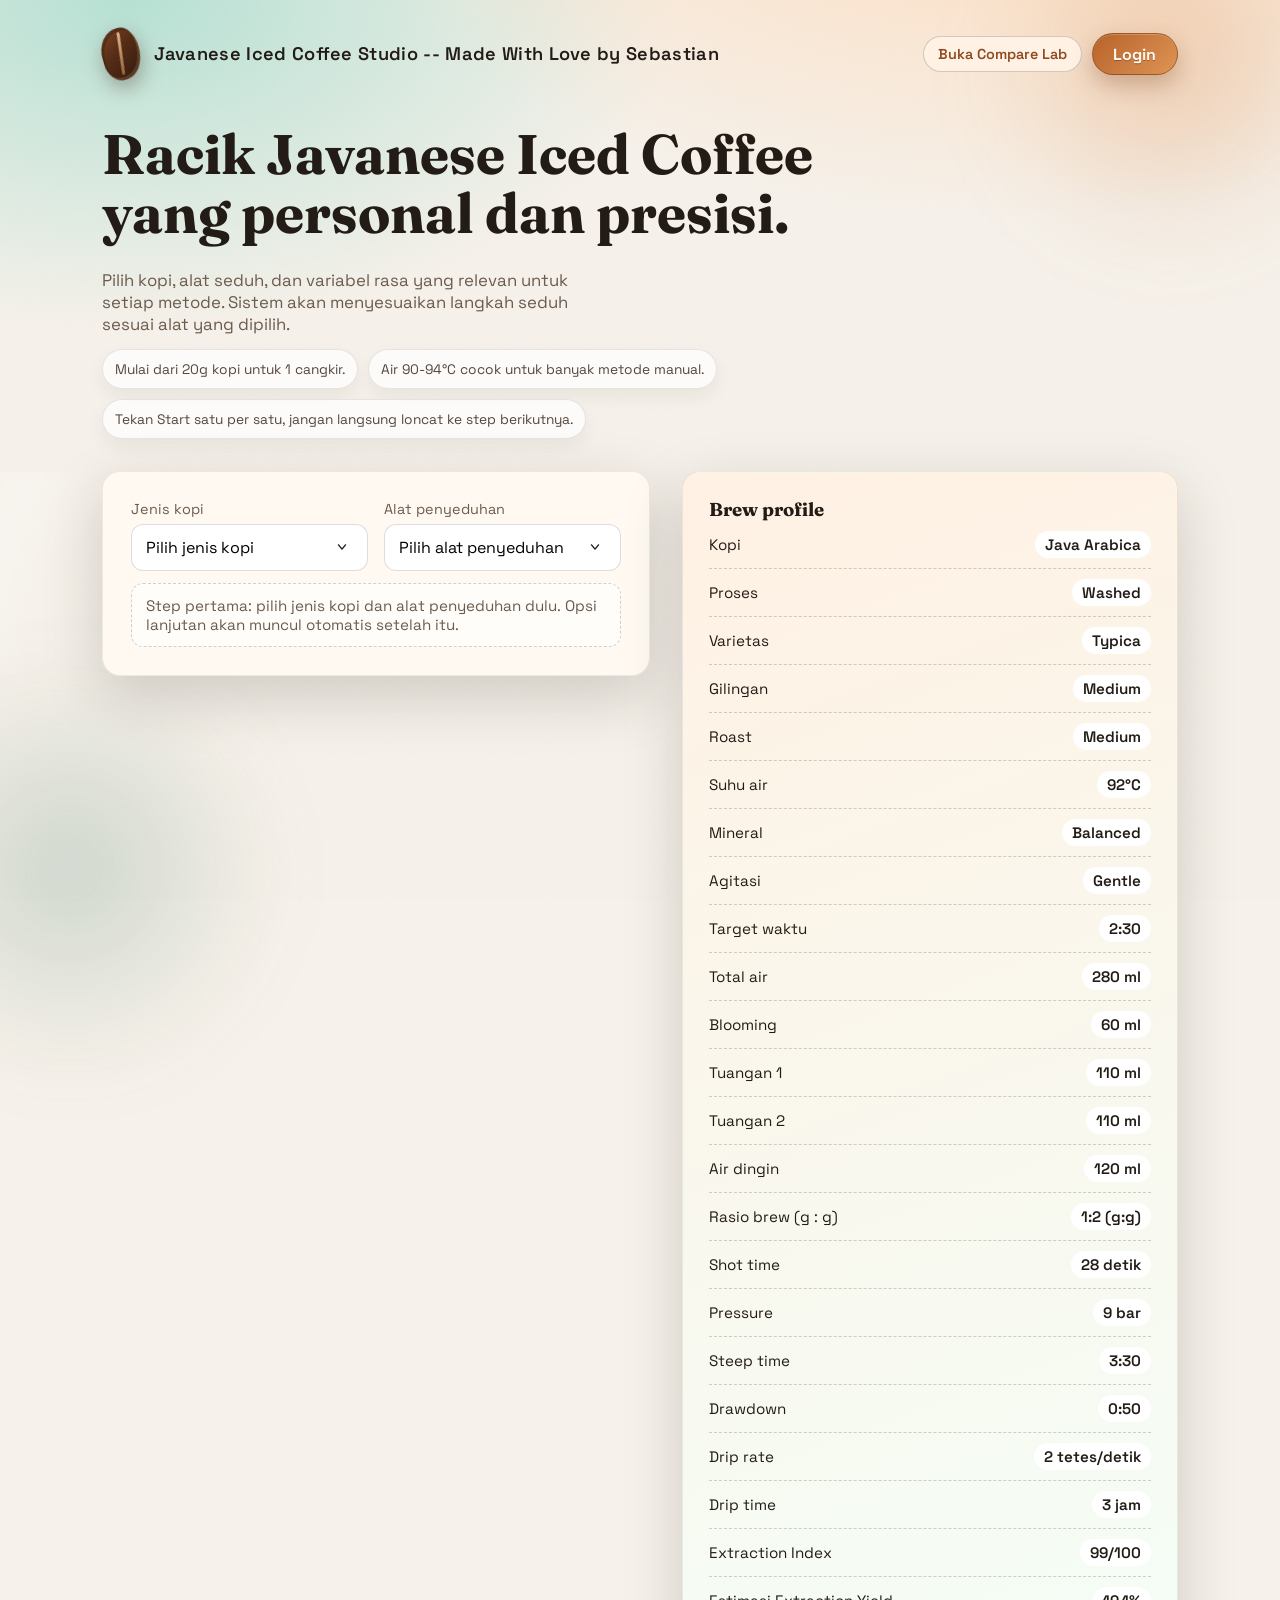
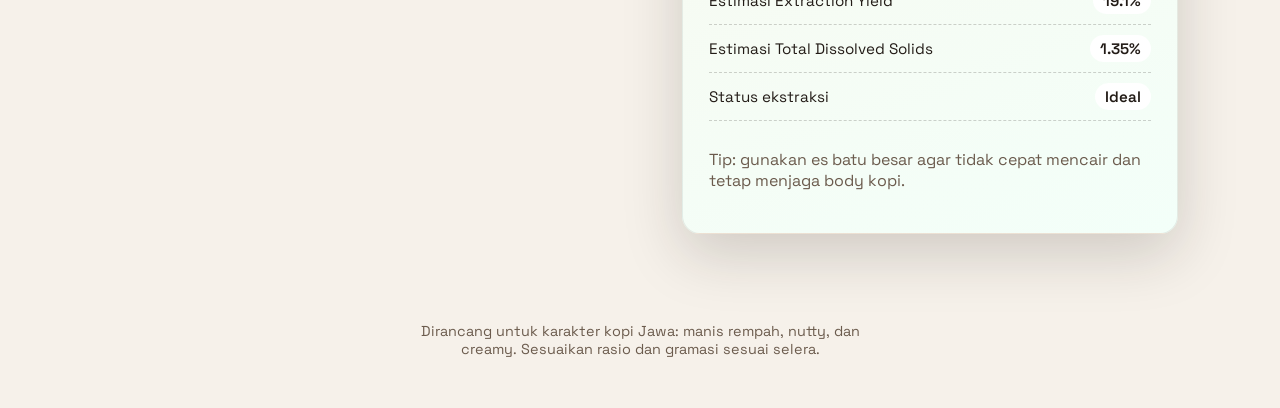
==== commit 1516954e: "Add files via upload" ====
--- a/index.html
+++ b/index.html
@@ -173,6 +173,10 @@
       <div class="stat" data-stat="drawdownTime"><span>Drawdown</span><span class="tag" id="drawdownTimeProfile">0:50</span></div>
       <div class="stat" data-stat="dripRate"><span>Drip rate</span><span class="tag" id="dripRateProfile">2 tetes/detik</span></div>
       <div class="stat" data-stat="dripTime"><span>Drip time</span><span class="tag" id="dripTimeProfile">3 jam</span></div>
+      <div class="stat" data-stat="extractionIndex"><span>Extraction Index</span><span class="tag" id="extractionIndexProfile">99/100</span></div>
+      <div class="stat" data-stat="ey"><span>Estimasi Extraction Yield</span><span class="tag" id="eyProfile">19.1%</span></div>
+      <div class="stat" data-stat="tds"><span>Estimasi Total Dissolved Solids</span><span class="tag" id="tdsProfile">1.35%</span></div>
+      <div class="stat" data-stat="extractionStatus"><span>Status ekstraksi</span><span class="tag" id="extractionStatusProfile">Ideal</span></div>
       <p class="aside-tip">Tip: gunakan es batu besar agar tidak cepat mencair dan tetap menjaga body kopi.</p>
 
       <section class="flavor-visual is-hidden" id="flavorVisual" aria-live="polite">
@@ -240,9 +244,10 @@
             <label for="authLoginEmail">Username / Email</label>
             <input id="authLoginEmail" type="text" placeholder="username atau email" autocomplete="username" />
           </div>
-          <div>
+          <div class="password-field">
             <label for="authLoginPassword">Password</label>
             <input id="authLoginPassword" type="password" placeholder="Masukkan password" autocomplete="current-password" />
+            <button class="password-toggle" id="toggleLoginPassword" type="button" aria-label="Tampilkan password" aria-pressed="false"></button>
           </div>
         </div>
 
@@ -262,9 +267,10 @@
             <label for="authRegisterEmail">Email</label>
             <input id="authRegisterEmail" type="email" placeholder="nama@email.com" autocomplete="email" />
           </div>
-          <div>
+          <div class="password-field">
             <label for="authRegisterPassword">Password</label>
             <input id="authRegisterPassword" type="password" placeholder="Minimal 6 karakter" autocomplete="new-password" />
+            <button class="password-toggle" id="toggleRegisterPassword" type="button" aria-label="Tampilkan password" aria-pressed="false"></button>
           </div>
         </div>
 
--- a/style/styles.css
+++ b/style/styles.css
@@ -152,6 +152,7 @@
 
 .hero-card {
   grid-area: card;
+  overflow: visible;
 }
 
 .hero-intro h1 {
@@ -331,6 +332,10 @@
   box-shadow: 0 24px 64px rgba(34, 27, 22, 0.22);
 }
 
+.hero-card {
+  overflow: visible;
+}
+
 .grid {
   display: grid;
   gap: 16px;
@@ -342,6 +347,8 @@
 
 .base-grid {
   margin-bottom: 12px;
+  position: relative;
+  z-index: 4;
 }
 
 .setup-hint {
@@ -352,6 +359,8 @@
   color: var(--muted);
   background: rgba(255, 255, 255, 0.62);
   font-size: 0.95rem;
+  position: relative;
+  z-index: 1;
 }
 
 .setup-hint.is-hidden {
@@ -369,6 +378,30 @@
 
 .advanced-grid {
   margin-bottom: 8px;
+}
+
+#toolFields {
+  position: relative;
+  isolation: isolate;
+}
+
+#toolFields > .tool-field,
+.base-grid > div,
+.advanced-grid > .custom-controls,
+.advanced-grid > .blend-controls {
+  position: relative;
+  z-index: 1;
+}
+
+#toolFields > .tool-field:hover,
+#toolFields > .tool-field:focus-within,
+.base-grid > div:hover,
+.base-grid > div:focus-within,
+.advanced-grid > .custom-controls:hover,
+.advanced-grid > .custom-controls:focus-within,
+.advanced-grid > .blend-controls:hover,
+.advanced-grid > .blend-controls:focus-within {
+  z-index: 45;
 }
 
 .action-row {
@@ -677,6 +710,69 @@
   color: var(--muted);
 }
 
+.hover-help {
+  position: relative;
+  cursor: help;
+  text-decoration-line: underline;
+  text-decoration-style: dotted;
+  text-decoration-color: rgba(74, 127, 107, 0.6);
+  text-underline-offset: 3px;
+}
+
+@media (hover: hover) {
+  .hover-help:hover::after,
+  .hover-help:focus-visible::after {
+    content: attr(data-tooltip);
+    position: absolute;
+    left: 0;
+    top: calc(100% + 8px);
+    width: min(330px, 86vw);
+    padding: 10px 12px;
+    border-radius: 10px;
+    border: 1px solid rgba(74, 127, 107, 0.36);
+    background: rgba(255, 252, 247, 0.98);
+    box-shadow: 0 10px 24px rgba(34, 27, 22, 0.2);
+    color: #2a2019;
+    font-size: 0.78rem;
+    font-weight: 500;
+    line-height: 1.42;
+    letter-spacing: 0;
+    white-space: pre-line;
+    z-index: 120;
+  }
+
+  .hover-help:hover::before,
+  .hover-help:focus-visible::before {
+    content: "";
+    position: absolute;
+    left: 14px;
+    top: calc(100% + 2px);
+    width: 10px;
+    height: 10px;
+    border-left: 1px solid rgba(74, 127, 107, 0.36);
+    border-top: 1px solid rgba(74, 127, 107, 0.36);
+    background: rgba(255, 252, 247, 0.98);
+    transform: rotate(45deg);
+    z-index: 121;
+  }
+
+  .base-grid > div:nth-child(2) .hover-help:hover::after,
+  .base-grid > div:nth-child(2) .hover-help:focus-visible::after,
+  #toolFields > .tool-field:nth-child(even) .hover-help:hover::after,
+  #toolFields > .tool-field:nth-child(even) .hover-help:focus-visible::after {
+    left: auto;
+    right: 0;
+  }
+
+  .base-grid > div:nth-child(2) .hover-help:hover::before,
+  .base-grid > div:nth-child(2) .hover-help:focus-visible::before,
+  #toolFields > .tool-field:nth-child(even) .hover-help:hover::before,
+  #toolFields > .tool-field:nth-child(even) .hover-help:focus-visible::before {
+    left: auto;
+    right: 14px;
+  }
+}
+
 select, input {
   width: 100%;
   padding: 12px 14px;
@@ -1342,6 +1438,55 @@
   gap: 12px;
 }
 
+.password-field {
+  position: relative;
+}
+
+.password-field input {
+  padding-right: 54px;
+}
+
+.password-toggle {
+  position: absolute;
+  right: 10px;
+  top: 50%;
+  transform: translateY(-5px);
+  width: 34px;
+  height: 34px;
+  border: 1px solid rgba(34, 27, 22, 0.12);
+  border-radius: 10px;
+  background: rgba(255, 255, 255, 0.88);
+  color: #5f4f43;
+  cursor: pointer;
+  display: grid;
+  place-items: center;
+  padding: 0;
+  transition: transform 0.18s ease, background-color 0.18s ease, border-color 0.18s ease, color 0.18s ease;
+}
+
+.password-toggle:hover {
+  background: #fff;
+  border-color: rgba(74, 127, 107, 0.28);
+  color: #2f6552;
+  transform: translateY(0) scale(1.02);
+}
+
+.password-toggle:focus-visible {
+  outline: 3px solid rgba(74, 127, 107, 0.22);
+  outline-offset: 2px;
+}
+
+.password-toggle svg {
+  width: 18px;
+  height: 18px;
+  fill: none;
+  stroke: currentColor;
+  stroke-width: 1.8;
+  stroke-linecap: round;
+  stroke-linejoin: round;
+  display: block;
+}
+
 .auth-form-grid label {
   font-size: 0.85rem;
   font-weight: 700;
@@ -1610,17 +1755,16 @@
 
   .header-actions.has-mobile-menu .mobile-header-toggle {
     display: inline-flex;
-    grid-column: 1;
-    justify-self: start;
+    justify-content: center;
   }
 
   .header-actions.has-mobile-menu {
-    display: grid;
-    grid-template-columns: auto 1fr auto;
+    display: flex;
     align-items: center;
+    justify-content: flex-end;
+    flex-wrap: wrap;
     width: min(100%, 560px);
-    column-gap: 10px;
-    row-gap: 8px;
+    gap: 8px;
     padding: 4px;
     border-radius: 16px;
     background: rgba(255, 255, 255, 0.28);
@@ -1634,15 +1778,12 @@
 
   .header-actions.has-mobile-menu #authTrigger,
   .header-actions.has-mobile-menu #logoutBtn {
-    grid-column: 3;
-    justify-self: end;
     margin-left: 0;
   }
 
   .header-actions.has-mobile-menu.is-mobile-open > :not(#authTrigger):not(#logoutBtn):not(.mobile-header-toggle) {
     display: inline-flex;
-    grid-column: 1 / -1;
-    justify-self: stretch;
+    width: 100%;
     justify-content: flex-start;
     min-height: 40px;
     padding: 8px 12px;
@@ -1654,8 +1795,12 @@
 
 @media (max-width: 620px) {
   header {
+    flex-direction: row;
+    align-items: flex-start;
+    justify-content: space-between;
     padding-left: 5vw;
     padding-right: 5vw;
+    gap: 10px;
   }
 
   .logo-mark {
@@ -1664,21 +1809,37 @@
     flex-basis: 32px;
   }
 
+  .logo {
+    flex: 1 1 auto;
+    min-width: 0;
+    gap: 8px;
+  }
+
   .logo-title {
-    max-width: 20ch;
-    font-size: clamp(0.82rem, 2.2vw + 0.46rem, 1.05rem);
+    max-width: 18ch;
+    font-size: clamp(0.72rem, 1.7vw + 0.42rem, 0.9rem);
+    line-height: 1.2;
   }
 
   .header-actions {
+    width: auto;
+    margin-left: auto;
+    flex: 0 0 auto;
+    flex-wrap: nowrap;
+    justify-content: flex-end;
     gap: 8px;
-    padding-bottom: 8px;
+    padding: 0;
   }
 
   .header-actions.has-mobile-menu {
-    width: 100%;
+    width: auto;
+    max-width: none;
     border-radius: 14px;
-    padding: 3px;
-    row-gap: 7px;
+    padding: 0;
+    gap: 8px;
+    background: transparent;
+    border: none;
+    backdrop-filter: none;
   }
 
   .header-actions .pill-link,
@@ -1689,7 +1850,7 @@
   }
 
   .header-actions.has-mobile-menu.is-mobile-open > :not(#authTrigger):not(#logoutBtn):not(.mobile-header-toggle) {
-    width: 100%;
+    width: min(86vw, 320px);
   }
 
   .flavor-visual-grid,
@@ -1736,6 +1897,16 @@
     padding: 14px;
   }
 
+  .password-field input {
+    padding-right: 50px;
+  }
+
+  .password-toggle {
+    width: 32px;
+    height: 32px;
+    right: 9px;
+  }
+
   .auth-modal-head h3 {
     font-size: 1.42rem;
   }
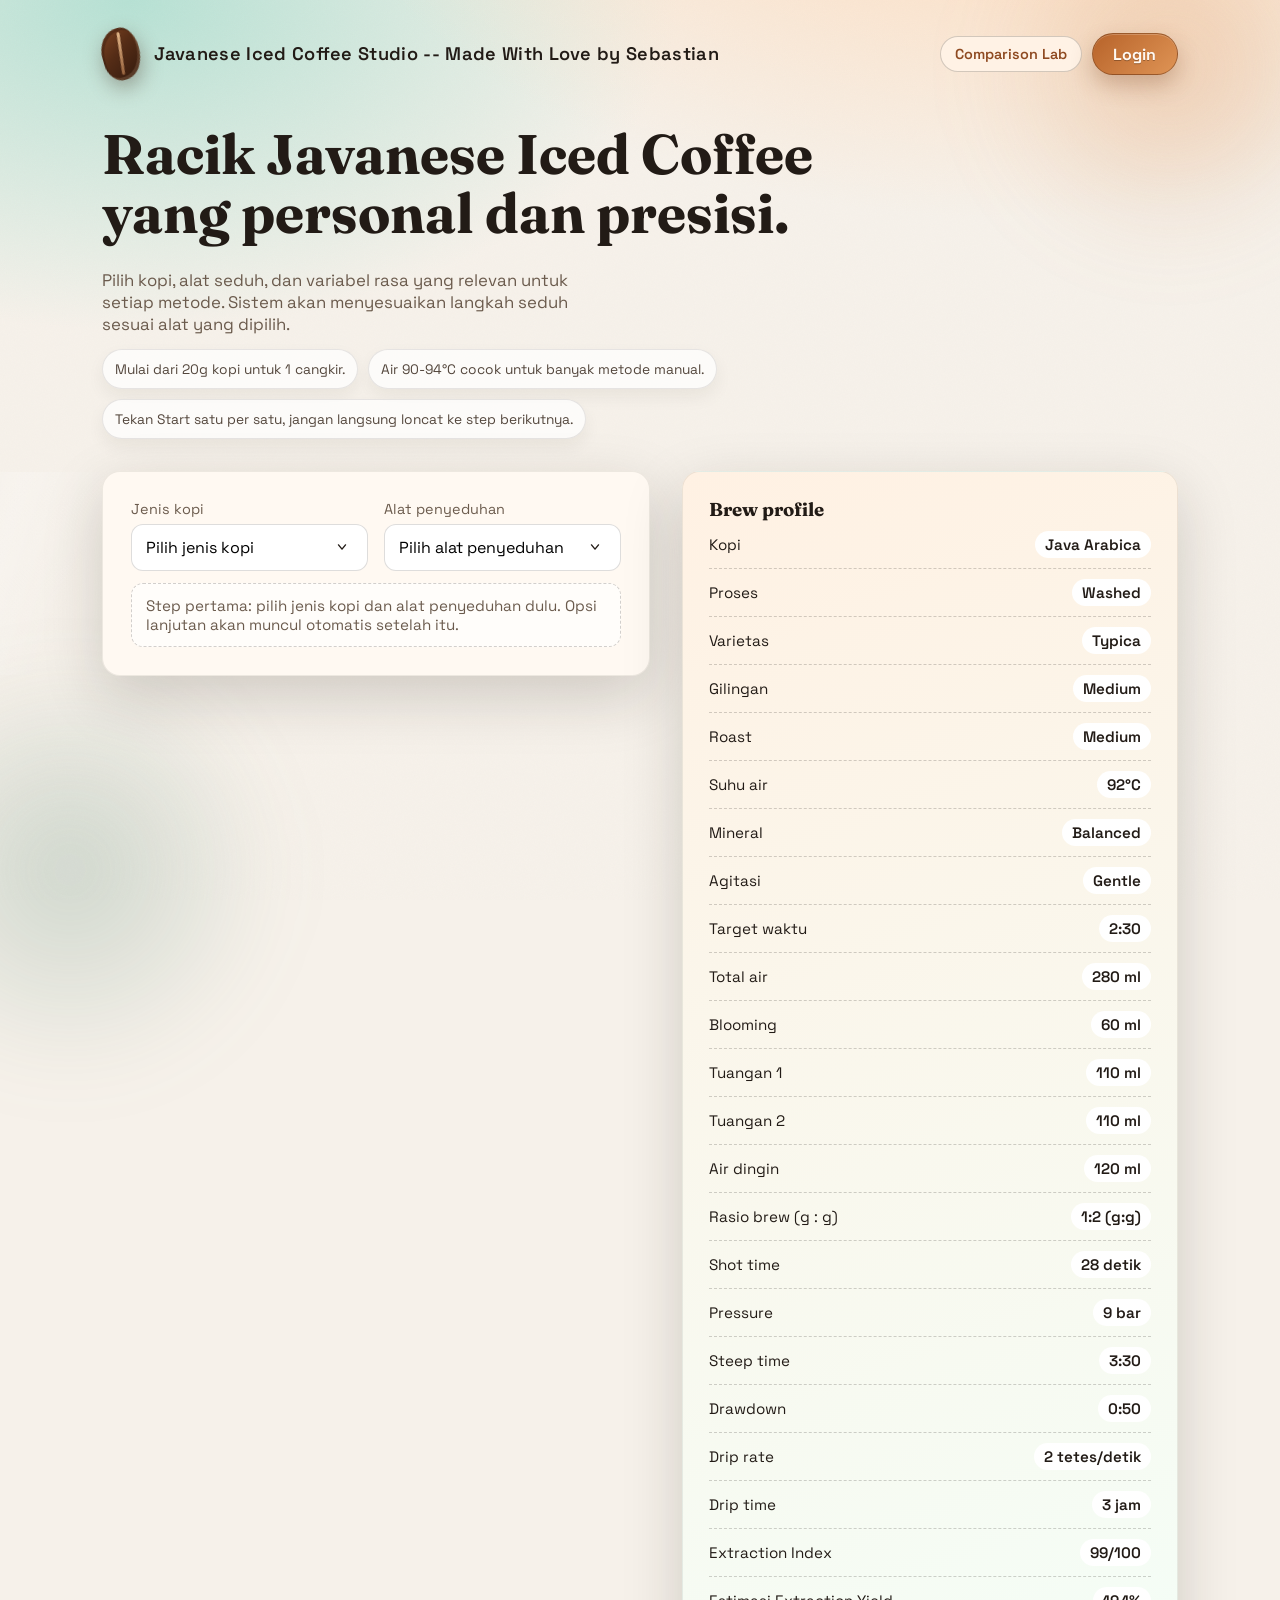
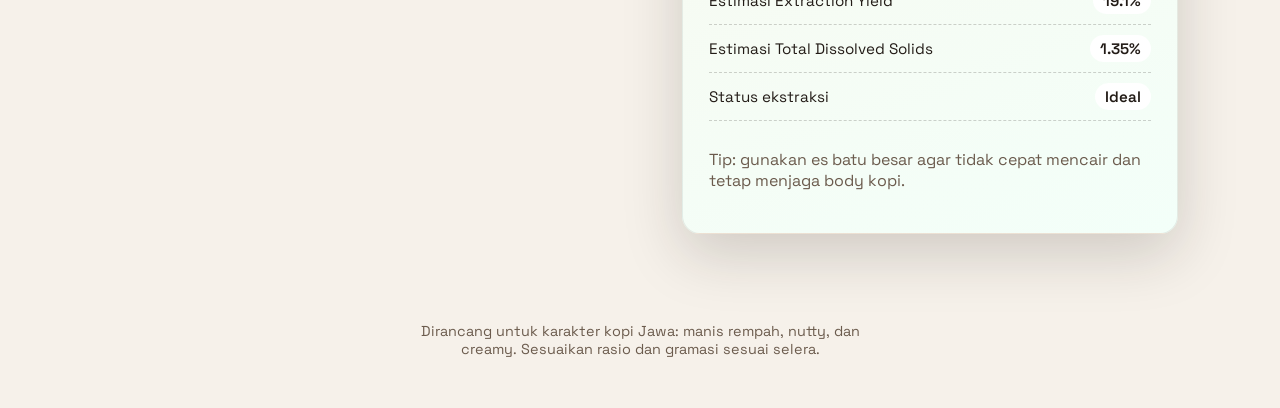
==== commit 34fc5064: "Add files via upload" ====
--- a/index.html
+++ b/index.html
@@ -20,9 +20,9 @@
       <div class="logo-title">Javanese Iced Coffee Studio -- Made With Love by Sebastian</div>
     </div>
     <div class="header-actions">
-      <a class="pill pill-link" href="compare.html">Buka Compare Lab</a>
-      <a class="pill pill-link" id="homeLink" href="home.html" hidden>Home Akun</a>
-      <a class="pill pill-link" id="dashboardLink" href="dashboard.html" hidden>Dashboard Resep</a>
+      <a class="pill pill-link" href="compare.html">Comparison Lab</a>
+      <a class="pill pill-link" id="homeLink" href="home.html" hidden>Home Account</a>
+      <a class="pill pill-link" id="dashboardLink" href="dashboard.html" hidden>Recipe Dashboard</a>
       <button class="pill pill-link auth-btn" id="authTrigger" type="button">Login</button>
       <button class="pill pill-link auth-btn" id="logoutBtn" type="button" hidden>Logout</button>
     </div>
--- a/style/styles.css
+++ b/style/styles.css
@@ -1260,6 +1260,8 @@
   margin: 8px 0 0;
   color: var(--muted);
   font-size: 0.95rem;
+  line-height: 1.58;
+  white-space: pre-line;
 }
 
 .aside {
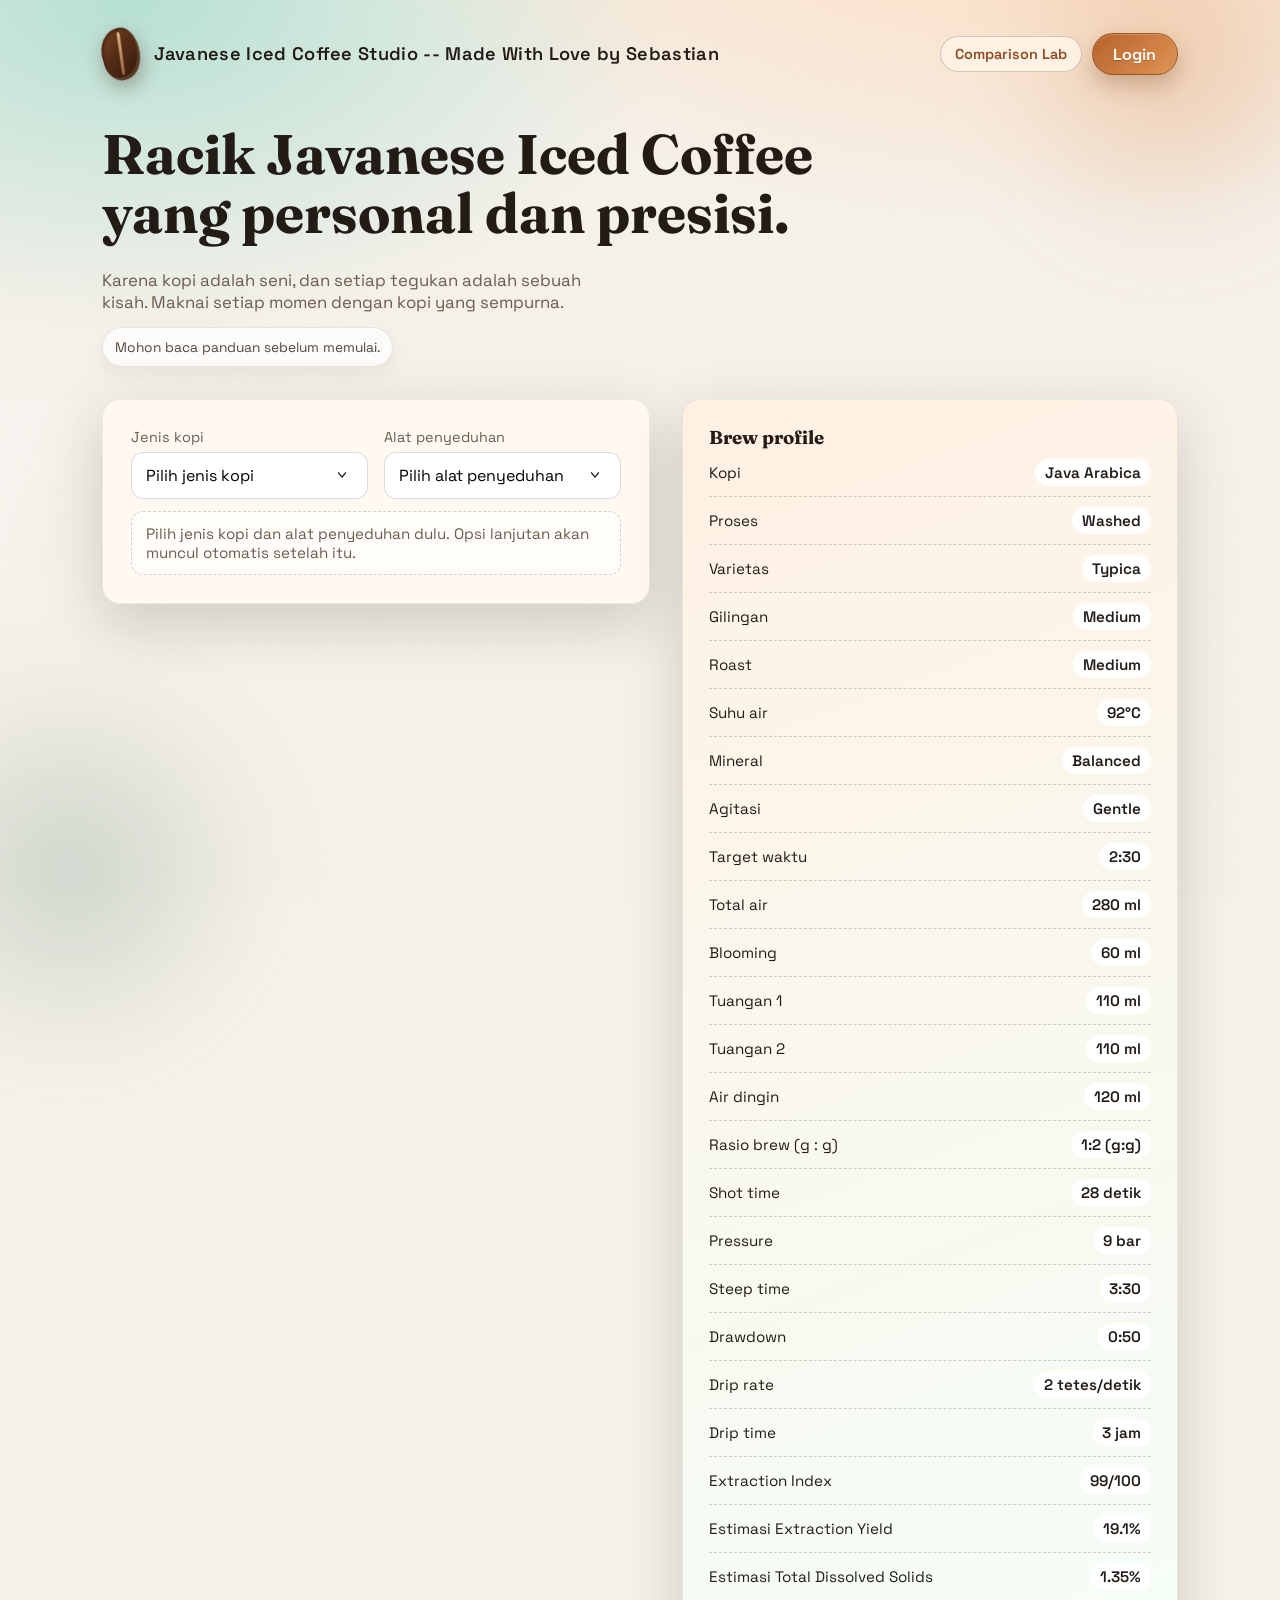
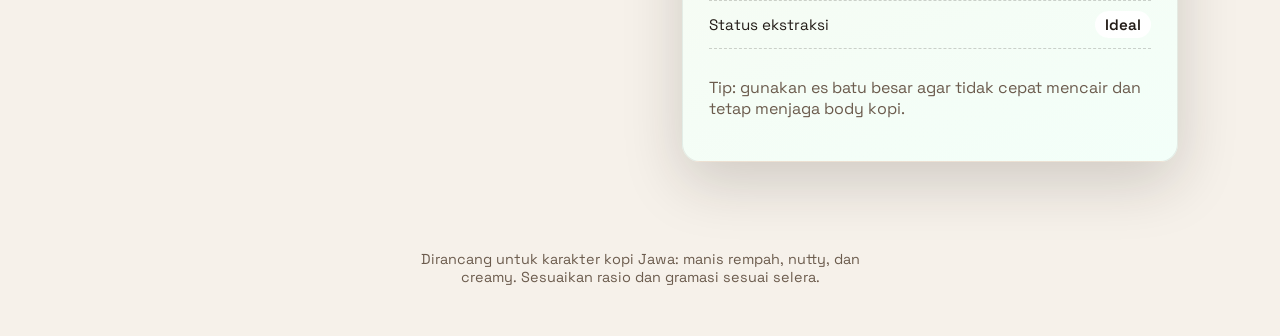
==== commit d7402237: "Add files via upload" ====
--- a/index.html
+++ b/index.html
@@ -31,11 +31,9 @@
   <section class="hero">
     <div class="hero-intro">
       <h1><span>Racik Javanese Iced Coffee</span><span>yang personal dan presisi.</span></h1>
-      <p>Pilih kopi, alat seduh, dan variabel rasa yang relevan untuk setiap metode. Sistem akan menyesuaikan langkah seduh sesuai alat yang dipilih.</p>
+      <p>Karena kopi adalah seni, dan setiap tegukan adalah sebuah kisah. Maknai setiap momen dengan kopi yang sempurna.</p>
       <div class="beginner-guide" aria-label="Panduan singkat untuk pemula">
-        <div class="beginner-chip">Mulai dari 20g kopi untuk 1 cangkir.</div>
-        <div class="beginner-chip">Air 90-94°C cocok untuk banyak metode manual.</div>
-        <div class="beginner-chip">Tekan Start satu per satu, jangan langsung loncat ke step berikutnya.</div>
+        <div class="beginner-chip">Mohon baca panduan sebelum memulai.</div>
       </div>
     </div>
 
@@ -71,7 +69,7 @@
         </div>
       </div>
 
-      <p class="setup-hint" id="setupHint">Step pertama: pilih jenis kopi dan alat penyeduhan dulu. Opsi lanjutan akan muncul otomatis setelah itu.</p>
+      <p class="setup-hint" id="setupHint">Pilih jenis kopi dan alat penyeduhan dulu. Opsi lanjutan akan muncul otomatis setelah itu.</p>
 
       <div class="advanced-options is-hidden" id="advancedOptions">
         <div class="grid two advanced-grid">
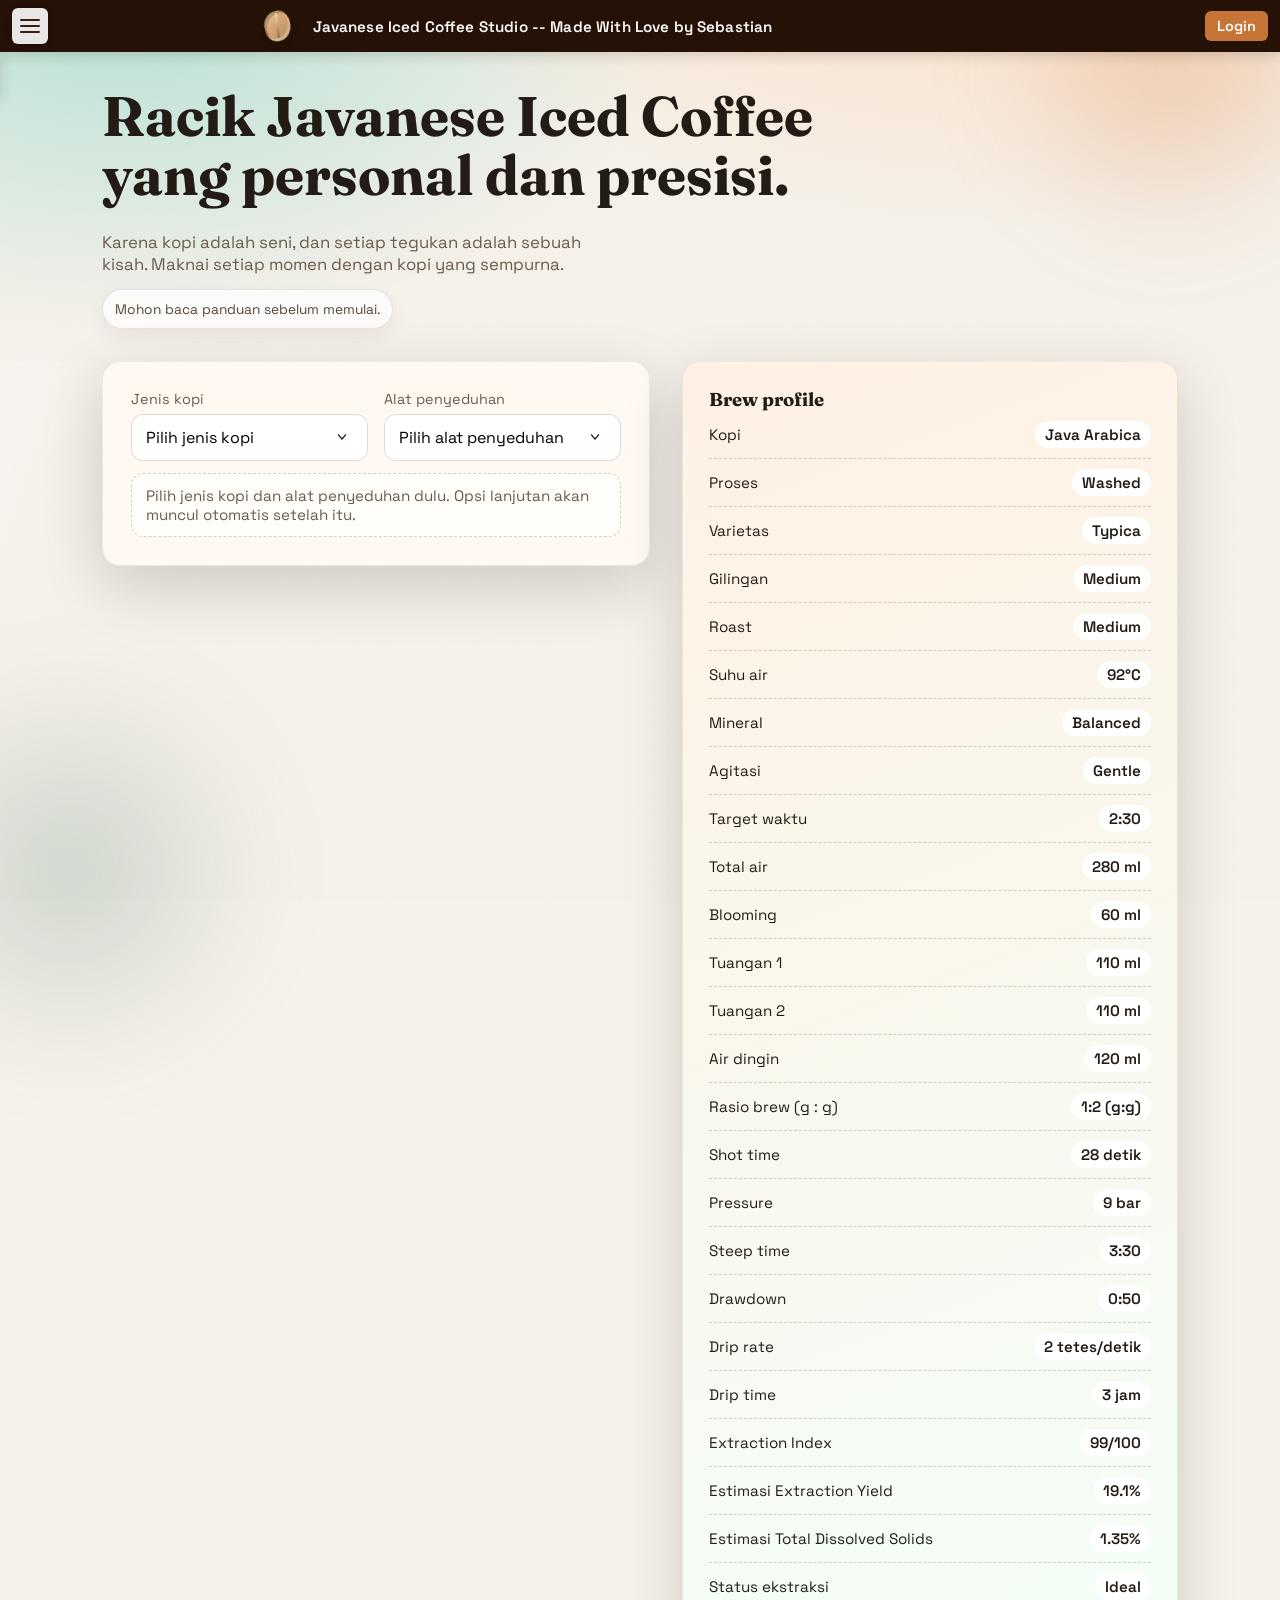
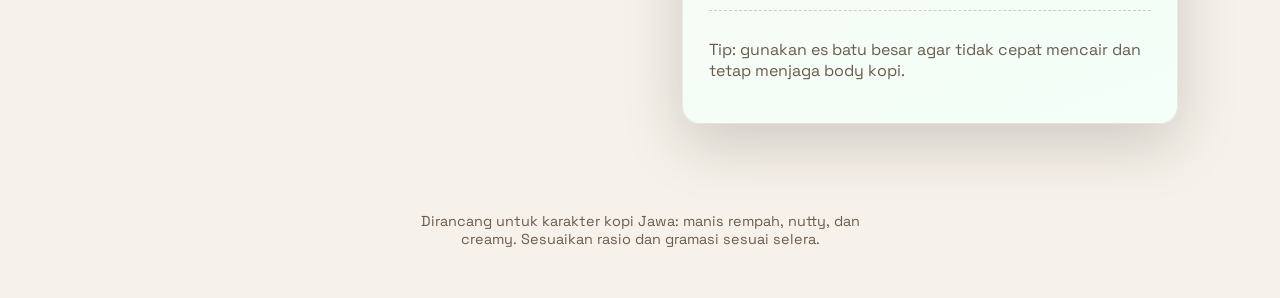
==== commit 966fe0ca: "Add files via upload" ====
--- a/index.html
+++ b/index.html
@@ -12,6 +12,28 @@
   <link rel="stylesheet" href="style/styles.css" />
 </head>
 <body>
+  <!-- Top buttons bar -->
+  <div class="top-buttons-bar">
+    <button class="hamburger-menu-toggle" aria-label="Toggle menu">
+      <span></span>
+      <span></span>
+      <span></span>
+    </button>
+    <div class="top-buttons-right">
+      <button class="top-auth-btn" id="authTrigger" type="button">Login</button>
+      <button class="top-auth-btn" id="logoutBtn" type="button" hidden>Logout</button>
+    </div>
+  </div>
+
+  <!-- Mobile menu -->
+  <div class="mobile-menu">
+    <a class="mobile-menu-item" href="compare.html">Comparison Lab</a>
+    <a class="mobile-menu-item" id="homeLink" href="home.html" hidden>Home Account</a>
+    <a class="mobile-menu-item" id="dashboardLink" href="dashboard.html" hidden>Recipe Dashboard</a>
+  </div>
+
+  <!-- Marquee with logo and title -->
+  <div class="marquee-container" data-text="Javanese Iced Coffee Studio -- Made With Love by Sebastian"></div>
   <canvas class="spill-canvas" id="spillCanvas" aria-hidden="true"></canvas>
   <div class="noise" aria-hidden="true"></div>
   <header>
@@ -185,7 +207,6 @@
 
         <div class="flavor-visual-grid">
           <article class="flavor-chart-card">
-            <h4>Radar Chart</h4>
             <canvas id="flavorRadarCanvas" width="420" height="320" aria-label="Flavor radar chart"></canvas>
           </article>
         </div>
@@ -209,10 +230,10 @@
               <option value="too-dry">Aftertaste terlalu kering</option>
             </select>
           </div>
-          <button class="btn tuning-btn" id="runTuning" type="button">Beri Saran Tuning</button>
-        </div>
-
-        <div class="tuning-summary" id="tuningSummary">Pilih masalah rasa, lalu klik tombol tuning.</div>
+          <button class="btn tuning-btn is-hidden" id="runTuning" type="button" aria-hidden="true">Ikuti Saran Tuning</button>
+        </div>
+
+        <div class="tuning-summary" id="tuningSummary">Pilih masalah rasa, lalu klik tombol Ikuti Saran Tuning.</div>
         <ul class="tuning-list" id="tuningList"></ul>
       </section>
     </aside>
@@ -282,6 +303,8 @@
     </div>
   </div>
 
+  <script src="script/hamburger-menu.js"></script>
+  <script src="script/marquee.js"></script>
   <script type="module" src="script/pages/index-page.js"></script>
 </body>
 </html>
--- a/style/styles.css
+++ b/style/styles.css
@@ -11,7 +11,25 @@
   --ease-bounce: cubic-bezier(0.16, 1, 0.3, 1);
 }
 
-* { box-sizing: border-box; }
+* { 
+  box-sizing: border-box;
+  user-select: none;
+  -webkit-user-select: none;
+  -moz-user-select: none;
+  -ms-user-select: none;
+}
+
+input,
+textarea,
+select,
+button[type="text"],
+input::selection,
+textarea::selection {
+  user-select: text;
+  -webkit-user-select: text;
+  -moz-user-select: text;
+  -ms-user-select: text;
+}
 
 [hidden] {
   display: none !important;
@@ -19,6 +37,7 @@
 
 body {
   margin: 0;
+  padding-top: 52px; /* Space for marquee (buttons overlay) */
   font-family: "Space Grotesk", system-ui, -apple-system, sans-serif;
   color: var(--ink);
   background: radial-gradient(1200px 700px at 80% -10%, #ffd9b7 0%, transparent 60%),
@@ -79,7 +98,7 @@
 }
 
 header {
-  display: flex;
+  display: none; /* Hide old header - replaced by top-buttons-bar and marquee */
   align-items: center;
   justify-content: space-between;
   padding: 28px 8vw 10px;
@@ -875,102 +894,193 @@
 
 .recipe {
   display: grid;
-  gap: 14px;
-  margin-top: 16px;
+  gap: 16px;
+  margin-top: 20px;
   perspective: 800px;
 }
 
 .flavor-visual {
   margin-top: 16px;
-  padding: 20px;
-  border-radius: 14px;
-  border: 1px solid rgba(34, 27, 22, 0.1);
-  background: linear-gradient(165deg, rgba(255, 255, 255, 0.95) 0%, rgba(244, 255, 250, 0.88) 100%);
-  box-shadow: inset 0 0 0 1px rgba(255, 255, 255, 0.5);
+  padding: 28px;
+  border-radius: 18px;
+  border: 1px solid rgba(74, 127, 107, 0.12);
+  background: linear-gradient(165deg, rgba(255, 255, 255, 0.98) 0%, rgba(242, 250, 246, 0.94) 100%);
+  box-shadow: 0 8px 24px rgba(34, 27, 22, 0.08), inset 0 0 0 1px rgba(255, 255, 255, 0.6);
+  animation: fade-up 0.6s 0.35s var(--ease-out) both;
 }
 
 .flavor-visual.is-hidden {
   display: none;
 }
 
+.flavor-visual-head {
+  text-align: center;
+  margin-bottom: 24px;
+  border-bottom: 2px solid rgba(74, 127, 107, 0.08);
+  padding-bottom: 16px;
+}
+
 .flavor-visual-head h3 {
-  margin-left: 5px;
-  margin-top: 10px;
-  font-size: 1.44rem;
+  margin: 0;
+  font-family: "Fraunces", serif;
+  font-size: 1.62rem;
+  color: var(--ink);
+  font-weight: 800;
+  letter-spacing: -0.02em;
 }
 
 .flavor-visual-head p {
-  margin-top: 0px;
+  margin: 8px 0 0;
   color: var(--muted);
-  font-size: 1.16rem;
+  font-size: 0.95rem;
+  font-weight: 500;
 }
 
 .flavor-visual-grid {
-  margin-top: 12px;
+  margin-top: 20px;
   display: grid;
   grid-template-columns: 1fr;
-  gap: 10px;
+  gap: 12px;
 }
 
 .flavor-chart-card {
-  border-radius: 12px;
-  border: 1px solid rgba(34, 27, 22, 0.1);
-  background: rgba(255, 255, 255, 0.82);
-  padding: 10px;
+  border-radius: 14px;
+  border: 1px solid rgba(74, 127, 107, 0.15);
+  background: rgba(255, 255, 255, 0.88);
+  padding: 16px;
   max-width: 550px;
   width: 100%;
   margin: 0 auto;
+  box-shadow: 0 4px 12px rgba(34, 27, 22, 0.06);
+  transition: transform 0.32s var(--ease-out), box-shadow 0.32s var(--ease-out), border-color 0.32s ease;
+  overflow: hidden;
+  position: relative;
+}
+
+.flavor-chart-card::before {
+  content: "";
+  position: absolute;
+  inset: 0;
+  background: radial-gradient(circle at 30% 70%, rgba(208, 123, 58, 0.04) 0%, transparent 50%), 
+              radial-gradient(circle at 70% 30%, rgba(74, 127, 107, 0.04) 0%, transparent 50%);
+  pointer-events: none;
 }
 
 .flavor-chart-card h4 {
-  margin: 0 0 8px;
-  font-size: 1.2rem;
+  margin: 0 0 12px;
+  font-size: 1rem;
+  font-weight: 700;
+  color: var(--ink);
 }
 
 .flavor-chart-card canvas {
   width: 100%;
   height: auto;
   display: block;
+  transform-origin: center;
+  transition: transform 0.4s var(--ease-out), filter 0.35s ease;
+  position: relative;
+  z-index: 1;
+}
+
+@media (hover: hover) {
+  .flavor-chart-card:hover {
+    transform: translateY(-6px) scale(1.01);
+    border-color: rgba(74, 127, 107, 0.28);
+    box-shadow: 0 16px 32px rgba(34, 27, 22, 0.14);
+  }
+
+  .flavor-chart-card:hover canvas {
+    transform: scale(1.04) rotate(-0.5deg);
+    filter: saturate(1.15) brightness(1.02);
+  }
 }
 
 .flavor-metric-grid {
-  margin-top: 12px;
+  margin-top: 20px;
   display: grid;
-  grid-template-columns: repeat(2, minmax(0, 1fr));
-  gap: 8px;
+  grid-template-columns: repeat(auto-fit, minmax(140px, 1fr));
+  gap: 12px;
 }
 
 .flavor-metric-item {
-  border-radius: 10px;
-  border: 1px solid rgba(34, 27, 22, 0.1);
-  background: rgba(255, 255, 255, 0.86);
-  padding: 8px;
+  border-radius: 12px;
+  border: 1px solid rgba(74, 127, 107, 0.12);
+  background: linear-gradient(135deg, rgba(255, 255, 255, 0.92) 0%, rgba(245, 252, 248, 0.88) 100%);
+  padding: 12px;
+  box-shadow: 0 2px 8px rgba(34, 27, 22, 0.04);
+  transition: transform 0.28s var(--ease-out), box-shadow 0.28s ease, border-color 0.28s ease;
+  position: relative;
+  overflow: hidden;
+}
+
+.flavor-metric-item::before {
+  content: "";
+  position: absolute;
+  top: 0;
+  left: 0;
+  right: 0;
+  height: 3px;
+  background: linear-gradient(90deg, var(--accent), var(--accent-2));
+  opacity: 0;
+  transition: opacity 0.3s ease;
+}
+
+@media (hover: hover) {
+  .flavor-metric-item:hover {
+    transform: translateY(-2px);
+    border-color: rgba(74, 127, 107, 0.24);
+    box-shadow: 0 6px 16px rgba(34, 27, 22, 0.08);
+  }
+
+  .flavor-metric-item:hover::before {
+    opacity: 1;
+  }
 }
 
 .flavor-metric-top {
   display: flex;
   justify-content: space-between;
-  align-items: center;
-  margin-bottom: 6px;
-  font-size: 0.82rem;
+  align-items: flex-start;
+  margin-bottom: 10px;
+  gap: 8px;
 }
 
 .flavor-metric-top strong {
-  font-size: 0.88rem;
+  font-size: 0.8rem;
+  text-transform: uppercase;
+  letter-spacing: 0.05em;
+  color: var(--muted);
+  font-weight: 700;
+  flex: 1;
+}
+
+.flavor-metric-top span {
+  font-size: 0.75rem;
+  background: rgba(74, 127, 107, 0.12);
+  color: #2f5a49;
+  padding: 2px 8px;
+  border-radius: 999px;
+  font-weight: 600;
+  white-space: nowrap;
 }
 
 .flavor-metric-track {
-  height: 8px;
+  height: 6px;
   border-radius: 999px;
   overflow: hidden;
-  background: rgba(34, 27, 22, 0.1);
+  background: rgba(34, 27, 22, 0.08);
+  position: relative;
+  box-shadow: inset 0 1px 2px rgba(34, 27, 22, 0.06);
 }
 
 .flavor-metric-track span {
   display: block;
   height: 100%;
   border-radius: inherit;
-  transition: width 0.22s ease;
+  transition: width 0.45s var(--ease-out);
+  background: linear-gradient(90deg, var(--accent), #ffb66c);
+  box-shadow: 0 0 8px rgba(208, 123, 58, 0.25);
 }
 
 .tuning-assistant {
@@ -1009,6 +1119,10 @@
   padding: 12px 14px;
   font-size: 0.86rem;
   white-space: nowrap;
+}
+
+.tuning-btn.is-hidden {
+  display: none;
 }
 
 .tuning-summary {
@@ -1127,99 +1241,474 @@
 }
 
 .step {
-  background: #fff;
-  border-radius: 14px;
-  padding: 14px 16px;
-  border: 1px solid rgba(34, 27, 22, 0.08);
+  background: linear-gradient(135deg, rgba(255, 255, 255, 0.96) 0%, rgba(248, 244, 238, 0.92) 100%);
+  border-radius: 16px;
+  padding: 18px;
+  border: 1px solid rgba(74, 127, 107, 0.1);
   position: relative;
   overflow: hidden;
   opacity: 0;
   transform: translateY(14px) scale(0.985);
   animation: step-in 0.55s var(--ease-bounce) both;
   animation-delay: calc(var(--step-index, 0) * 80ms);
-  transition: transform 0.22s ease, border-color 0.22s ease, box-shadow 0.22s ease;
-}
-
-.step-head {
+  transition: transform 0.28s var(--ease-out), border-color 0.28s ease, box-shadow 0.28s ease;
+  box-shadow: 0 4px 12px rgba(34, 27, 22, 0.06);
+}
+
+.step:hover {
+  transform: translateY(-2px);
+  border-color: rgba(74, 127, 107, 0.18);
+  box-shadow: 0 8px 20px rgba(34, 27, 22, 0.1);
+}
+
+.step-layout {
+  display: grid;
+  grid-template-columns: minmax(0, 1.7fr) minmax(138px, 160px);
+  gap: 8px;
+  align-items: start;
+}
+
+.step-layout.is-note {
+  grid-template-columns: 1fr;
+  gap: 8px;
+}
+
+.step-copy {
   display: flex;
+  flex-direction: column;
+  justify-content: center;
+  gap: 10px;
+  min-width: 0;
+}
+
+.step-copy h4 {
+  margin: 0;
+  font-size: 1.08rem;
+  font-weight: 700;
+  color: var(--ink);
+  letter-spacing: -0.01em;
+}
+
+.step-note {
+  position: relative;
+  padding: 20px;
+  background: linear-gradient(165deg, rgba(255, 255, 255, 0.98) 0%, rgba(244, 250, 246, 0.94) 100%);
+  border: 1px solid rgba(74, 127, 107, 0.12);
+  border-radius: 16px;
+  box-shadow: 0 8px 24px rgba(34, 27, 22, 0.08), inset 0 0 0 1px rgba(255, 255, 255, 0.6);
+  margin-top: 8px;
+}
+
+.step-note::before {
+  content: "";
+  position: absolute;
+  top: 0;
+  left: 0;
+  right: 0;
+  height: 0;
+  background: transparent;
+  pointer-events: none;
+}
+
+.step-note::after {
+  content: "";
+  display: none;
+}
+
+.step-note .step-copy {
+  gap: 0;
+  padding-left: 0;
+}
+
+.step-note .step-copy h4 {
+  font-size: 1.52rem;
+  font-family: "Fraunces", serif;
+  color: var(--ink);
+  letter-spacing: -0.02em;
+  margin-bottom: 16px;
+  font-weight: 800;
+}
+
+.step-note-body {
+  display: grid;
+  gap: 12px;
+}
+
+.step-note-hero {
+  display: grid;
+  gap: 10px;
+  padding: 14px 16px;
+  border-radius: 14px;
+  border: 1px solid rgba(74, 127, 107, 0.12);
+  background: linear-gradient(135deg, rgba(255, 255, 255, 0.9) 0%, rgba(247, 252, 249, 0.88) 100%);
+  box-shadow: 0 2px 8px rgba(34, 27, 22, 0.04);
+}
+
+.step-note-hero-head,
+.step-note-item-head {
+  display: flex;
+  align-items: center;
   justify-content: space-between;
-  align-items: flex-start;
-  gap: 10px;
-}
-
-.step-head h4 {
-  margin: 0;
-}
-
-.step-timer-controls {
-  display: inline-flex;
-  align-items: center;
-  gap: 6px;
-  margin-left: auto;
-}
-
-.step-duration,
-.step-timer-display,
-.step-timer-passive {
+  gap: 8px;
+}
+
+.step-note-hero-label,
+.step-note-item-label {
+  font-size: 0.65rem;
+  font-weight: 700;
+  letter-spacing: 0.12em;
+  text-transform: uppercase;
+  color: var(--muted);
+}
+
+.step-note-badge {
   display: inline-flex;
   align-items: center;
   justify-content: center;
-  min-width: 58px;
+  padding: 4px 12px;
+  border-radius: 999px;
+  background: rgba(208, 123, 58, 0.14);
+  color: #a85b28;
+  font-size: 0.62rem;
+  font-weight: 700;
+  letter-spacing: 0.03em;
+  white-space: nowrap;
+  box-shadow: inset 0 0 0 1px rgba(208, 123, 58, 0.2);
+}
+
+.step-note-hero p {
+  margin: 0;
+  color: var(--muted);
+  font-size: 0.95rem;
+  line-height: 1.55;
+  font-weight: 500;
+}
+
+.step-note-textbox {
+  padding: 12px 14px;
+  border-radius: 12px;
+  background: linear-gradient(135deg, rgba(255, 255, 255, 0.9) 0%, rgba(248, 244, 238, 0.88) 100%);
+  border: 1px solid rgba(74, 127, 107, 0.1);
+  box-shadow: 0 2px 6px rgba(34, 27, 22, 0.03);
+}
+
+.step-note-textbox-hero {
+  padding: 14px 16px;
+  background: linear-gradient(135deg, rgba(255, 255, 255, 0.92) 0%, rgba(247, 252, 249, 0.88) 100%);
+  border: 1px solid rgba(74, 127, 107, 0.12);
+  box-shadow: 0 2px 8px rgba(34, 27, 22, 0.04);
+}
+
+.step-note-textbox p {
+  margin: 0;
+  color: var(--muted);
+  font-size: 0.88rem;
+  line-height: 1.55;
+  font-weight: 500;
+}
+
+.step-note-grid {
+  display: grid;
+  grid-template-columns: repeat(2, 1fr);
+  grid-auto-rows: 1fr;
+  gap: 12px;
+  padding: 0;
+}
+
+.step-note-card {
+  display: grid;
+  grid-template-rows: auto 1fr;
+  gap: 8px;
+  padding: 12px 14px;
+  border-radius: 12px;
+  border: 1px solid rgba(74, 127, 107, 0.12);
+  background: linear-gradient(135deg, rgba(255, 255, 255, 0.92) 0%, rgba(245, 252, 248, 0.88) 100%);
+  box-shadow: 0 2px 6px rgba(34, 27, 22, 0.04);
+  transition: transform 0.25s ease, border-color 0.25s ease, box-shadow 0.25s ease;
+}
+
+@media (hover: hover) {
+  .step-note-card:hover {
+    transform: translateY(-2px);
+    border-color: rgba(74, 127, 107, 0.2);
+    box-shadow: 0 6px 14px rgba(34, 27, 22, 0.08);
+  }
+}
+
+.step-note-card-head {
+  display: flex;
+  align-items: center;
+  justify-content: space-between;
+  gap: 8px;
+}
+
+.step-note-card-label {
+  font-size: 0.62rem;
+  font-weight: 700;
+  letter-spacing: 0.12em;
+  text-transform: uppercase;
+  color: var(--muted);
+}
+
+.step-note-card-badge {
+  display: inline-flex;
+  align-items: center;
+  justify-content: center;
+  padding: 3px 10px;
+  border-radius: 999px;
+  background: rgba(208, 123, 58, 0.14);
+  color: #a85b28;
+  font-size: 0.59rem;
+  font-weight: 700;
+  letter-spacing: 0.03em;
+  white-space: nowrap;
+  box-shadow: inset 0 0 0 1px rgba(208, 123, 58, 0.2);
+}
+
+.step-note-card p {
+  margin: 0;
+  color: #6b5b4d;
+  font-size: 0.85rem;
+  line-height: 1.5;
+  display: flex;
+  align-items: flex-start;
+}
+
+@media (max-width: 620px) {
+  .step-note {
+    padding: 16px;
+  }
+  
+  .step-note .step-copy h4 {
+    font-size: 1.32rem;
+  }
+  .step-note-hero {
+    padding: 12px 14px;
+  }
+  
+  .step-note-grid {
+    grid-template-columns: 1fr;
+  }
+  
+  .step-note-card {
+    padding: 11px 12px;
+  }
+  
+  .step-note-textbox,  .step-note-textbox-hero {
+    padding: 11px 12px;
+  }
+  
+  .step {
+    padding: 16px;
+  }
+}
+
+.step-timer-panel {
+  position: relative;
+  display: grid;
+  gap: 6px;
+  align-content: start;
+  align-self: start;
+  justify-self: center;
+  width: min(100%, 160px);
+  padding: 8px;
+  border-radius: 15px;
+  border: 1px solid rgba(74, 127, 107, 0.16);
+  background: linear-gradient(180deg, rgba(249, 252, 250, 0.98) 0%, rgba(239, 247, 243, 0.95) 100%);
+  box-shadow: inset 0 1px 0 rgba(255, 255, 255, 0.75);
+  overflow: hidden;
+}
+
+.step-timer-panel::before {
+  content: "";
+  position: absolute;
+  inset: 0;
+  background: radial-gradient(circle at top right, rgba(208, 123, 58, 0.08), transparent 60%);
+  pointer-events: none;
+}
+
+.step-timer-panel.is-active {
+  border-color: rgba(74, 127, 107, 0.34);
+  background: linear-gradient(180deg, rgba(244, 251, 248, 0.98) 0%, rgba(232, 245, 239, 0.95) 100%);
+  box-shadow: 0 12px 24px rgba(74, 127, 107, 0.14), inset 0 1px 0 rgba(255, 255, 255, 0.75);
+  padding: 8px;
+}
+
+.step-timer-panel.is-paused {
+  border-color: rgba(208, 123, 58, 0.34);
+  background: linear-gradient(180deg, rgba(255, 248, 241, 0.98) 0%, rgba(247, 237, 226, 0.96) 100%);
+  box-shadow: 0 12px 24px rgba(208, 123, 58, 0.12), inset 0 1px 0 rgba(255, 255, 255, 0.75);
+}
+
+.step-timer-panel.is-complete {
+  border-color: rgba(34, 27, 22, 0.14);
+  background: linear-gradient(180deg, rgba(251, 250, 248, 0.98) 0%, rgba(241, 239, 236, 0.95) 100%);
+  gap: 4px;
+  padding: 8px;
+  box-shadow: inset 0 1px 0 rgba(255, 255, 255, 0.72);
+}
+
+.step-timer-panel.is-passive {
+  place-items: center;
+  min-height: 80px;
+}
+
+.step-timer-face {
+  position: relative;
+  z-index: 1;
+  display: grid;
+  place-items: center;
+  min-height: 46px;
+  padding: 5px 8px;
+  border-radius: 13px;
+  border: 1px solid rgba(34, 27, 22, 0.08);
+  background: rgba(255, 255, 255, 0.86);
+  color: #2d5548;
+  font-family: "Space Grotesk", sans-serif;
+  font-size: clamp(0.98rem, 1.25vw, 1.26rem);
+  font-weight: 700;
+  letter-spacing: 0.06em;
+  font-variant-numeric: tabular-nums;
+  text-shadow: 0 0 18px rgba(74, 127, 107, 0.14);
+}
+
+.step-timer-panel.is-paused .step-timer-face {
+  color: #7c461f;
+  text-shadow: 0 0 18px rgba(208, 123, 58, 0.18);
+}
+
+.step-timer-panel:not(.is-active):not(.is-paused) .step-timer-face {
+  min-height: 40px;
   padding: 4px 8px;
-  border-radius: 999px;
-  font-size: 0.73rem;
+  font-size: clamp(0.92rem, 1.1vw, 1.14rem);
+  letter-spacing: 0.05em;
+}
+
+.step-timer-panel.is-complete .step-timer-face {
+  color: #4f4238;
+  min-height: 36px;
+  padding: 4px 8px;
+  letter-spacing: 0.04em;
+  font-size: clamp(0.9rem, 1vw, 1.02rem);
+}
+
+.step-timer-meta {
+  position: relative;
+  z-index: 1;
+  display: flex;
+  justify-content: space-between;
+  align-items: center;
+  flex-wrap: wrap;
+  gap: 4px;
+  font-size: 0.58rem;
+  letter-spacing: 0.05em;
+  text-transform: uppercase;
+  color: #6c5b4d;
+}
+
+.step-timer-meta.is-compact {
+  justify-content: flex-start;
+}
+
+.step-timer-label {
+  opacity: 0.72;
+}
+
+.step-timer-status {
+  font-size: 0.62rem;
   font-weight: 700;
-  letter-spacing: 0.01em;
-}
-
-.step-duration {
-  color: #5d4d40;
-  background: rgba(34, 27, 22, 0.08);
-}
-
-.step-timer-display {
+  letter-spacing: 0.02em;
   color: #2f5f4f;
-  background: rgba(74, 127, 107, 0.14);
-}
-
-.step-timer-passive {
-  color: #6d5d50;
-  background: rgba(34, 27, 22, 0.08);
+  text-transform: none;
+}
+
+.step-timer-panel.is-paused .step-timer-status {
+  color: #7c461f;
+}
+
+.step-timer-panel.is-complete .step-timer-status {
+  color: #4f4238;
+}
+
+.step-timer-panel:not(.is-active):not(.is-paused) .step-timer-status {
+  color: #5f6f68;
+}
+
+.step-timer-panel.is-complete .step-timer-meta {
+  gap: 4px;
+  font-size: 0.6rem;
+}
+
+.step-timer-controls {
+  position: relative;
+  z-index: 1;
+  display: grid;
+  grid-template-columns: minmax(0, 1fr) auto;
+  gap: 5px;
+  align-items: center;
 }
 
 .step-start-btn {
   border: 1px solid rgba(74, 127, 107, 0.32);
-  background: rgba(74, 127, 107, 0.13);
+  background: linear-gradient(180deg, rgba(244, 251, 248, 0.98) 0%, rgba(225, 242, 236, 0.96) 100%);
   color: #2d5548;
   border-radius: 999px;
-  padding: 4px 10px;
+  padding: 6px 10px;
   font: inherit;
-  font-size: 0.75rem;
+  font-size: 0.7rem;
   font-weight: 700;
   cursor: pointer;
-  transition: transform 0.18s ease, background-color 0.18s ease;
+  min-height: 30px;
+  transition: transform 0.18s ease, background-color 0.18s ease, box-shadow 0.18s ease, border-color 0.18s ease;
+  width: 100%;
+  justify-self: stretch;
+  grid-column: 1;
+}
+
+.step-start-btn[data-state="idle"] {
+  grid-column: 1 / -1;
 }
 
 .step-start-btn:hover {
   transform: translateY(-1px);
-  background: rgba(74, 127, 107, 0.2);
+  background: linear-gradient(180deg, rgba(248, 252, 250, 0.99) 0%, rgba(233, 245, 239, 0.98) 100%);
+  box-shadow: 0 8px 16px rgba(74, 127, 107, 0.12);
+}
+
+.step-skip-btn {
+  grid-column: 2;
+  justify-self: end;
+  border-color: rgba(123, 94, 74, 0.24);
+  background: rgba(123, 94, 74, 0.08);
+  color: #5b4638;
+  padding-inline: 8px;
+  min-width: 0;
+}
+
+.step-skip-btn:hover {
+  background: rgba(123, 94, 74, 0.16);
 }
 
 .step-start-btn[data-state="running"] {
   border-color: rgba(208, 123, 58, 0.4);
-  background: rgba(208, 123, 58, 0.18);
+  background: linear-gradient(180deg, rgba(255, 248, 241, 0.98) 0%, rgba(245, 229, 213, 0.96) 100%);
   color: #7c461f;
 }
 
-.step-start-btn[data-state="done"] {
-  border-color: rgba(34, 27, 22, 0.24);
-  background: rgba(34, 27, 22, 0.09);
-  color: #4f4238;
+.step-start-btn[data-state="paused"] {
+  border-color: rgba(74, 127, 107, 0.38);
+  background: linear-gradient(180deg, rgba(248, 252, 250, 0.98) 0%, rgba(226, 240, 235, 0.96) 100%);
+  color: #2f5f4f;
 }
 
 .step.is-active {
   border-color: rgba(74, 127, 107, 0.38);
   box-shadow: 0 12px 24px rgba(74, 127, 107, 0.16);
+}
+
+.step.is-paused {
+  border-color: rgba(208, 123, 58, 0.34);
+  box-shadow: 0 12px 24px rgba(208, 123, 58, 0.14);
 }
 
 .step.is-complete {
@@ -1257,7 +1746,7 @@
 }
 
 .step p {
-  margin: 8px 0 0;
+  margin: 0;
   color: var(--muted);
   font-size: 0.95rem;
   line-height: 1.58;
@@ -1283,6 +1772,34 @@
 .aside-tip {
   margin-top: 18px;
   color: var(--muted);
+  opacity: 1;
+  animation: tip-fade-in 0.6s var(--ease-out) both;
+}
+
+.aside-tip.tip-fade-out {
+  animation: tip-fade-out 0.6s var(--ease-out) both;
+}
+
+@keyframes tip-fade-in {
+  from {
+    opacity: 0;
+    transform: translateY(8px);
+  }
+  to {
+    opacity: 1;
+    transform: translateY(0);
+  }
+}
+
+@keyframes tip-fade-out {
+  from {
+    opacity: 1;
+    transform: translateY(0);
+  }
+  to {
+    opacity: 0;
+    transform: translateY(-8px);
+  }
 }
 
 .aside p {
@@ -1860,6 +2377,26 @@
     grid-template-columns: 1fr;
   }
 
+  .flavor-visual {
+    padding: 20px;
+  }
+
+  .flavor-visual-head h3 {
+    font-size: 1.32rem;
+  }
+
+  .flavor-visual-head p {
+    font-size: 0.88rem;
+  }
+
+  .flavor-chart-card {
+    padding: 12px;
+  }
+
+  .flavor-metric-item {
+    padding: 10px;
+  }
+
   .tuning-controls {
     grid-template-columns: 1fr;
   }
@@ -1872,13 +2409,17 @@
     align-items: flex-start;
   }
 
-  .step-head {
-    flex-direction: column;
+  .step-layout {
+    grid-template-columns: 1fr;
+  }
+
+  .step-timer-panel {
+    width: 100%;
+    justify-self: stretch;
   }
 
   .step-timer-controls {
-    margin-left: 0;
-    flex-wrap: wrap;
+    grid-template-columns: minmax(0, 1fr) auto;
   }
 
   .blend-controls-head {
@@ -1917,3 +2458,208 @@
     font-size: 0.95rem;
   }
 }
+
+/* Marquee styles */
+.marquee-container {
+  position: fixed;
+  top: 0;
+  left: 0;
+  right: 0;
+  width: 100%;
+  background-color:#251105;
+  background-image: url("https://www.transparenttextures.com/patterns/grey-jean.png");
+  padding: 6px 20px; /* Reduced vertical padding */
+  z-index: 10000; /* Below buttons */
+  box-shadow: 0 4px 12px rgba(34, 27, 22, 0.15);
+  overflow: visible; /* Allow content to show */
+  height: 52px;
+  display: flex;
+  align-items: center;
+  justify-content: center;
+  font-size: 0.95rem;
+  font-weight: 600;
+  color: white;
+  letter-spacing: 0.01em;
+}
+
+.marquee-content {
+  display: flex;
+  align-items: center;
+  gap: 12px;
+  width: auto; /* Let it be as wide as content */
+  flex-shrink: 0; /* Don't shrink */
+  white-space: nowrap;
+}
+
+.marquee-logo {
+  width: 22px;
+  height: 30px;
+  flex: 0 0 26px;
+  position: relative;
+  transform: rotate(-16deg);
+  filter: drop-shadow(0 4px 6px rgba(0, 0, 0, 0.2));
+}
+
+.marquee-logo::before {
+  content: "";
+  position: absolute;
+  inset: 0;
+  border-radius: 58% 42% 55% 45% / 52% 48% 58% 42%;
+  background: linear-gradient(145deg, #f0c595 0%, #d4a574 45%, #a88555 100%);
+  box-shadow: inset -2px -3px 0 rgba(255, 255, 255, 0.3), inset 2px 3px 0 rgba(0, 0, 0, 0.2);
+}
+
+.marquee-logo::after {
+  content: "";
+  position: absolute;
+  left: 50%;
+  top: 8%;
+  width: 2px;
+  height: 82%;
+  border-radius: 999px;
+  transform: translateX(-50%) rotate(8deg);
+  background: linear-gradient(180deg, rgba(255, 255, 255, 0.6) 0%, rgba(139, 90, 43, 0.8) 100%);
+}
+
+.marquee-text {
+  white-space: nowrap;
+  display: inline-block;
+  padding: 0 10px;
+  font-size: 0.95rem;
+  font-weight: 600;
+  color: rgb(255, 255, 255);
+  letter-spacing: 0.01em;
+}
+
+/* Top bar for buttons above marquee */
+.top-buttons-bar {
+  position: fixed;
+  top: 8px;
+  left: 12px;
+  right: 12px;
+  width: auto;
+  background: transparent;
+  padding: 0;
+  z-index: 10002; /* Above marquee and menu */
+  display: flex;
+  align-items: center;
+  justify-content: space-between;
+  box-shadow: none;
+  height: auto;
+  backdrop-filter: none;
+  pointer-events: none;
+}
+
+.top-buttons-bar > * {
+  pointer-events: all;
+}
+
+.hamburger-menu-toggle {
+  display: flex;
+  flex-direction: column;
+  gap: 4px;
+  background: rgba(255, 255, 255, 0.9);
+  border: none;
+  cursor: pointer;
+  padding: 6px;
+  min-width: 36px;
+  min-height: 36px;
+  justify-content: center;
+  align-items: center;
+  transition: transform 0.3s ease;
+  border-radius: 6px;
+  box-shadow: 0 2px 8px rgba(0, 0, 0, 0.12);
+}
+
+.hamburger-menu-toggle.is-active {
+  transform: scale(1.05);
+}
+
+.hamburger-menu-toggle span {
+  display: block;
+  width: 20px;
+  height: 2px;
+  background: #3a1f10;
+  border-radius: 1px;
+  transition: all 0.3s ease;
+}
+
+.hamburger-menu-toggle.is-active span:nth-child(1) {
+  transform: rotate(45deg) translate(8px, 8px);
+}
+
+.hamburger-menu-toggle.is-active span:nth-child(2) {
+  opacity: 0;
+}
+
+.hamburger-menu-toggle.is-active span:nth-child(3) {
+  transform: rotate(-45deg) translate(7px, -7px);
+}
+
+.top-buttons-right {
+  display: flex;
+  align-items: center;
+  gap: 0;
+}
+
+.top-auth-btn {
+  background: rgba(208, 123, 58, 0.95);
+  color: white;
+  border: none;
+  padding: 6px 12px;
+  border-radius: 6px;
+  font-size: 0.85rem;
+  font: inherit;
+  cursor: pointer;
+  font-weight: 600;
+  font-size: 0.9rem;
+  transition: background-color 0.2s ease;
+}
+
+.top-auth-btn:hover {
+  background: #b7632a;
+}
+
+/* Mobile menu */
+.mobile-menu {
+  position: fixed;
+  top: 52px; /* Below marquee */
+  left: -280px;
+  width: 280px;
+  max-height: calc(100vh - 52px);
+  background: white;
+  z-index: 9999; /* Below buttons */
+  transition: left 0.3s ease;
+  overflow-y: auto;
+  box-shadow: 2px 0 12px rgba(34, 27, 22, 0.12);
+  padding: 0;
+}
+
+.mobile-menu.is-open {
+  left: 0;
+}
+
+.mobile-menu-item {
+  display: block;
+  width: 100%;
+  padding: 14px 20px;
+  text-decoration: none;
+  color: #3a1f10;
+  font-weight: 500;
+  border-bottom: 1px solid rgba(34, 27, 22, 0.08);
+  cursor: pointer;
+  background: none;
+  border: none;
+  text-align: left;
+  font: inherit;
+  transition: background-color 0.2s ease;
+}
+
+.mobile-menu-item:hover {
+  background: #f5f1ed;
+}
+
+/* Adjust body padding for fixed marquee */
+body {
+  padding-top: 52px; /* Height of marquee only (buttons overlay on top) */
+}
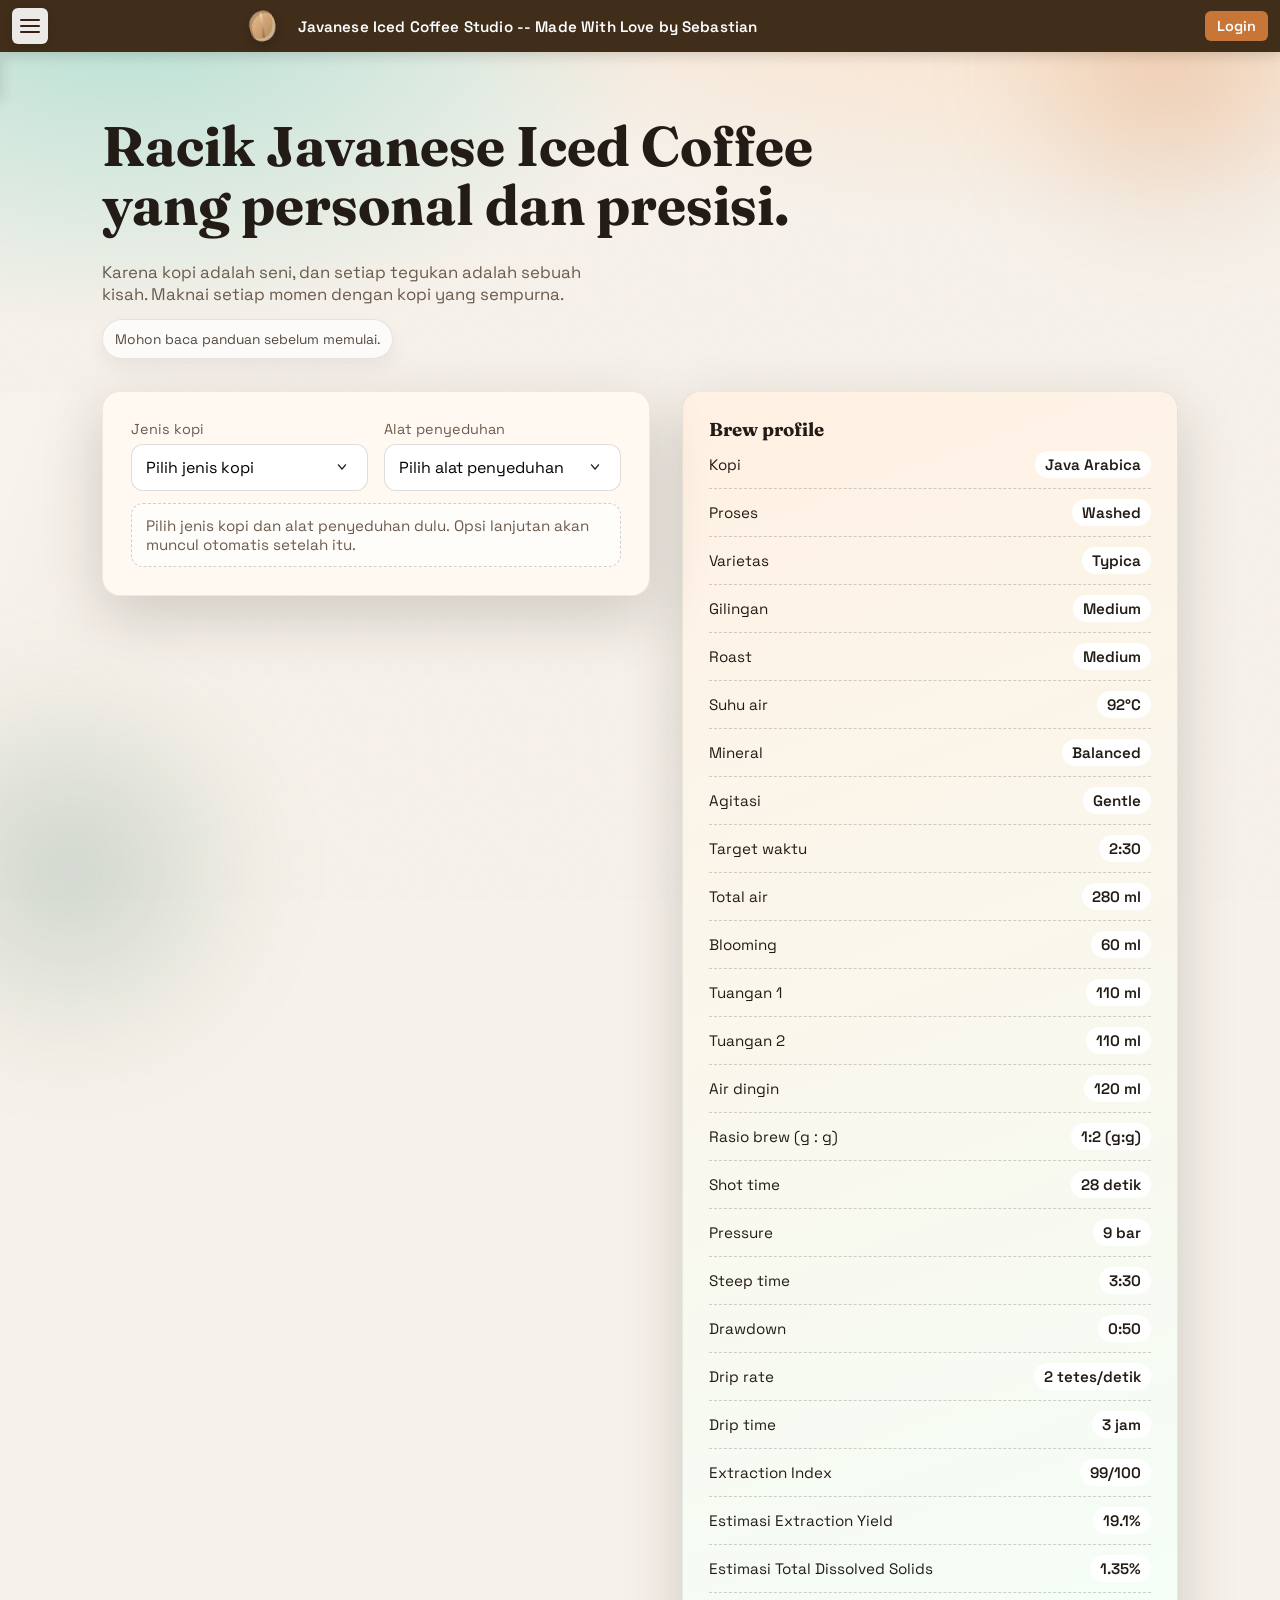
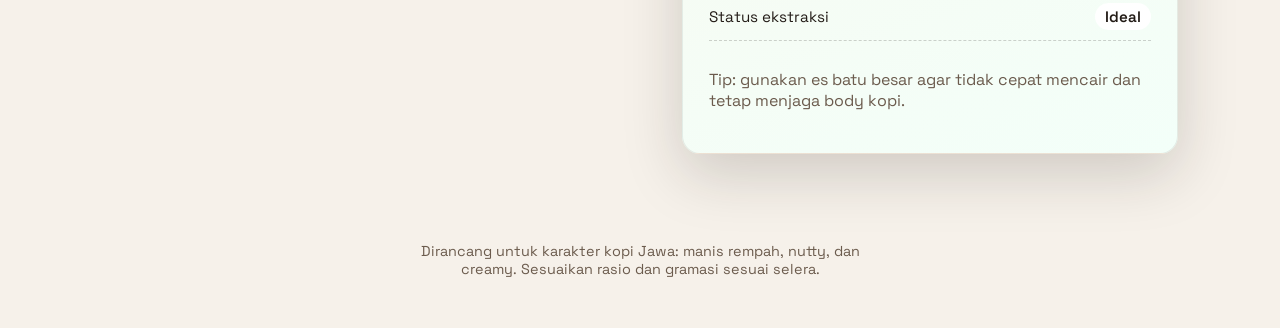
==== commit d99930e6: "Add files via upload" ====
--- a/index.html
+++ b/index.html
@@ -222,15 +222,23 @@
         <div class="tuning-controls">
           <div>
             <select id="tasteIssue">
-              <option value="too-bitter">Terlalu pahit</option>
-              <option value="too-sour">Terlalu asam</option>
-              <option value="too-thin">Body terlalu tipis</option>
-              <option value="too-heavy">Body terlalu tebal</option>
+              <option value="" selected disabled>Pilih masalah rasa kopi</option>
+              <option value="too-bitter">Terlalu pahit / sepat</option>
+              <option value="too-sour">Terlalu asam / sour</option>
+              <option value="too-thin">Body terlalu tipis / weak</option>
+              <option value="too-heavy">Body terlalu tebal / over</option>
               <option value="too-flat">Aroma kurang keluar</option>
               <option value="too-dry">Aftertaste terlalu kering</option>
+              <option value="too-bitter-candy">Pahit tapi manis berlebihan</option>
+              <option value="lack-clarity">Clarity kurang, rasa berantakan</option>
+              <option value="lack-sweetness">Manis kurang, rasa flat</option>
+              <option value="too-acidic">Acidity terlalu tajam</option>
+              <option value="lack-aroma">Aroma kurang / kurang kompleks</option>
+              <option value="over-extraction">Over-extraction terasa</option>
+              <option value="under-extraction">Under-extraction / greeny taste</option>
+              <option value="stuck">Rasa menempel di gigi</option>
             </select>
           </div>
-          <button class="btn tuning-btn is-hidden" id="runTuning" type="button" aria-hidden="true">Ikuti Saran Tuning</button>
         </div>
 
         <div class="tuning-summary" id="tuningSummary">Pilih masalah rasa, lalu klik tombol Ikuti Saran Tuning.</div>
--- a/style/styles.css
+++ b/style/styles.css
@@ -181,7 +181,7 @@
   margin: 0;
   display: grid;
   gap: 6px;
-  margin-top: 26px;
+  margin-top: 56px;
 }
 
 .hero-intro h1 span {
@@ -329,8 +329,9 @@
   box-shadow: var(--shadow);
   border: 1px solid rgba(34, 27, 22, 0.08);
   position: relative;
-  overflow: hidden;
+  overflow: visible;
   transition: transform 0.35s var(--ease-out), box-shadow 0.35s var(--ease-out);
+  z-index: 1;
 }
 
 .card::before {
@@ -352,7 +353,8 @@
 }
 
 .hero-card {
-  overflow: visible;
+  overflow: visible !important;
+  clip-path: none;
 }
 
 .grid {
@@ -367,7 +369,7 @@
 .base-grid {
   margin-bottom: 12px;
   position: relative;
-  z-index: 4;
+  z-index: 3;
 }
 
 .setup-hint {
@@ -379,7 +381,7 @@
   background: rgba(255, 255, 255, 0.62);
   font-size: 0.95rem;
   position: relative;
-  z-index: 1;
+  z-index: 2;
 }
 
 .setup-hint.is-hidden {
@@ -389,6 +391,10 @@
 .advanced-options {
   margin-top: 12px;
   animation: fade-up 0.45s var(--ease-out) both;
+  overflow: visible !important;
+  clip-path: none;
+  position: relative;
+  z-index: 1;
 }
 
 .advanced-options.is-hidden {
@@ -397,6 +403,7 @@
 
 .advanced-grid {
   margin-bottom: 8px;
+  position: relative;
 }
 
 #toolFields {
@@ -409,7 +416,7 @@
 .advanced-grid > .custom-controls,
 .advanced-grid > .blend-controls {
   position: relative;
-  z-index: 1;
+  overflow: visible;
 }
 
 #toolFields > .tool-field:hover,
@@ -419,8 +426,27 @@
 .advanced-grid > .custom-controls:hover,
 .advanced-grid > .custom-controls:focus-within,
 .advanced-grid > .blend-controls:hover,
-.advanced-grid > .blend-controls:focus-within {
-  z-index: 45;
+.advanced-grid > .blend-controls:focus-within,
+.manual-overrides-grid > div:hover,
+.manual-overrides-grid > div:focus-within {
+  z-index: 2;
+}
+
+#toolFields > .tool-field:hover label,
+#toolFields > .tool-field:focus-within label,
+.base-grid > div:hover label,
+.base-grid > div:focus-within label,
+.advanced-grid > .custom-controls:hover label,
+.advanced-grid > .custom-controls:focus-within label,
+.advanced-grid > .blend-controls:hover label,
+.advanced-grid > .blend-controls:focus-within label,
+.manual-overrides-grid > div:hover label,
+.manual-overrides-grid > div:focus-within label {
+  z-index: 1;
+}
+
+select, input {
+  position: relative;
 }
 
 .action-row {
@@ -465,14 +491,15 @@
 }
 
 .manual-overrides {
-  margin-top: 16px;
-  padding: 16px;
-  border-radius: 16px;
-  border: 1px solid rgba(74, 127, 107, 0.15);
-  background: linear-gradient(165deg, rgba(255, 255, 255, 0.94) 0%, rgba(242, 250, 246, 0.88) 100%);
+  margin-top: 20px;
+  padding: 20px;
+  border-radius: 14px;
+  border: 1px solid rgba(74, 127, 107, 0.12);
+  background: linear-gradient(135deg, #ffffff 0%, #fafaf8 100%);
+  box-shadow: 0 2px 8px rgba(34, 27, 22, 0.04), inset 0 0 0 1px rgba(255, 255, 255, 0.8);
   display: grid;
-  gap: 12px;
-  overflow: hidden;
+  gap: 16px;
+  overflow: visible;
   max-height: 520px;
   opacity: 1;
   transform: translateY(0);
@@ -491,36 +518,93 @@
 }
 
 .manual-overrides-head h3 {
+  margin: 0 0 6px 0;
+  font-size: 1.02rem;
+  font-weight: 700;
+  color: var(--ink);
+  letter-spacing: -0.01em;
+}
+
+.manual-overrides-head p {
   margin: 0;
-  font-size: 1rem;
-}
-
-.manual-overrides-head p {
-  margin: 4px 0 0;
-  color: var(--muted);
-  font-size: 0.88rem;
+  color: #8b7d74;
+  font-size: 0.86rem;
+  line-height: 1.5;
+  font-weight: 500;
 }
 
 .manual-overrides-grid {
-  gap: 12px;
+  display: grid;
+  grid-template-columns: repeat(2, 1fr);
+  gap: 14px;
+  position: relative;
+  overflow: visible !important;
+}
+
+.manual-overrides-grid > div {
+  display: grid;
+  gap: 6px;
+  position: relative;
+  overflow: visible;
+}
+
+.manual-overrides-grid label {
+  display: block;
+  font-size: 0.85rem;
+  font-weight: 600;
+  color: #6b5b4d;
+  letter-spacing: 0.02em;
+}
+
+.manual-overrides-grid input {
+  padding: 11px 12px;
+  font-size: 0.95rem;
+  border-radius: 10px;
+  border: 1px solid rgba(74, 127, 107, 0.08);
+  background: #ffffff;
+  box-shadow: 0 1px 3px rgba(34, 27, 22, 0.02);
+}
+
+.manual-overrides-grid input:hover {
+  border-color: rgba(74, 127, 107, 0.15);
+  background: #fafaf9;
+}
+
+.manual-overrides-grid input:focus {
+  outline: none;
+  border-color: rgba(74, 127, 107, 0.4);
+  box-shadow: 0 0 0 3px rgba(74, 127, 107, 0.08);
+  background: #ffffff;
+}
+
+.manual-overrides-grid input::placeholder {
+  color: #b5a89f;
+  opacity: 0.7;
 }
 
 .manual-overrides-note {
   margin: 0;
-  color: #5f4f43;
-  font-size: 0.88rem;
-  line-height: 1.45;
+  padding: 12px 14px;
+  color: #7d7570;
+  font-size: 0.84rem;
+  line-height: 1.5;
+  font-weight: 500;
+  background: rgba(74, 127, 107, 0.04);
+  border-radius: 10px;
+  border-left: 3px solid rgba(74, 127, 107, 0.15);
 }
 
 .ratio-warning {
   margin: 0;
-  padding: 10px 12px;
-  border-radius: 12px;
-  border: 1px solid rgba(208, 123, 58, 0.22);
-  background: rgba(255, 242, 229, 0.82);
-  color: #87501f;
-  font-size: 0.88rem;
-  line-height: 1.45;
+  padding: 11px 14px;
+  border-radius: 10px;
+  border: 1px solid rgba(208, 123, 58, 0.18);
+  border-left: 3px solid rgba(208, 123, 58, 0.35);
+  background: rgba(255, 242, 229, 0.7);
+  color: #8b5a2b;
+  font-size: 0.84rem;
+  line-height: 1.5;
+  font-weight: 500;
 }
 
 .ratio-warning.is-hidden {
@@ -727,10 +811,12 @@
   font-size: 0.9rem;
   margin-bottom: 6px;
   color: var(--muted);
+  position: relative;
 }
 
 .hover-help {
   position: relative;
+  z-index: auto;
   cursor: help;
   text-decoration-line: underline;
   text-decoration-style: dotted;
@@ -739,13 +825,18 @@
 }
 
 @media (hover: hover) {
+  .hover-help:hover,
+  .hover-help:focus-visible {
+    z-index: 1000001;
+  }
+
   .hover-help:hover::after,
   .hover-help:focus-visible::after {
     content: attr(data-tooltip);
     position: absolute;
     left: 0;
     top: calc(100% + 8px);
-    width: min(330px, 86vw);
+    width: min(330px, 86vw, 100%);
     padding: 10px 12px;
     border-radius: 10px;
     border: 1px solid rgba(74, 127, 107, 0.36);
@@ -757,7 +848,8 @@
     line-height: 1.42;
     letter-spacing: 0;
     white-space: pre-line;
-    z-index: 120;
+    z-index: 1000003 !important;
+    pointer-events: auto !important;
   }
 
   .hover-help:hover::before,
@@ -772,13 +864,16 @@
     border-top: 1px solid rgba(74, 127, 107, 0.36);
     background: rgba(255, 252, 247, 0.98);
     transform: rotate(45deg);
-    z-index: 121;
+    z-index: 1000004 !important;
+    pointer-events: none !important;
   }
 
   .base-grid > div:nth-child(2) .hover-help:hover::after,
   .base-grid > div:nth-child(2) .hover-help:focus-visible::after,
   #toolFields > .tool-field:nth-child(even) .hover-help:hover::after,
-  #toolFields > .tool-field:nth-child(even) .hover-help:focus-visible::after {
+  #toolFields > .tool-field:nth-child(even) .hover-help:focus-visible::after,
+  .manual-overrides-grid > div:nth-child(even) .hover-help:hover::after,
+  .manual-overrides-grid > div:nth-child(even) .hover-help:focus-visible::after {
     left: auto;
     right: 0;
   }
@@ -786,9 +881,23 @@
   .base-grid > div:nth-child(2) .hover-help:hover::before,
   .base-grid > div:nth-child(2) .hover-help:focus-visible::before,
   #toolFields > .tool-field:nth-child(even) .hover-help:hover::before,
-  #toolFields > .tool-field:nth-child(even) .hover-help:focus-visible::before {
+  #toolFields > .tool-field:nth-child(even) .hover-help:focus-visible::before,
+  .manual-overrides-grid > div:nth-child(even) .hover-help:hover::before,
+  .manual-overrides-grid > div:nth-child(even) .hover-help:focus-visible::before {
     left: auto;
     right: 14px;
+  }
+
+  .hero-card:has(#advancedOptions:not(.is-hidden)) .base-grid > div:first-child .hover-help:hover::after,
+  .hero-card:has(#advancedOptions:not(.is-hidden)) .base-grid > div:first-child .hover-help:focus-visible::after {
+    top: auto;
+    bottom: calc(100% + 8px);
+  }
+
+  .hero-card:has(#advancedOptions:not(.is-hidden)) .base-grid > div:first-child .hover-help:hover::before,
+  .hero-card:has(#advancedOptions:not(.is-hidden)) .base-grid > div:first-child .hover-help:focus-visible::before {
+    top: auto;
+    bottom: calc(100% + 2px);
   }
 }
 
@@ -801,6 +910,7 @@
   font-size: 1rem;
   font-family: inherit;
   transition: border-color 0.2s ease, box-shadow 0.2s ease, transform 0.2s ease, background-color 0.2s ease;
+  position: relative;
 }
 
 select:hover, input:hover {
@@ -823,6 +933,21 @@
   background-repeat: no-repeat;
   background-position: right 18px center;
   background-size: 14px;
+  max-height: 100px;
+  overflow-y: auto;
+}
+
+select option {
+  padding: 8px 12px;
+  background: #fff;
+  color: #221b16;
+  line-height: 1.5;
+  
+}
+
+select option:checked {
+  background: linear-gradient(rgba(74, 127, 107, 0.2), rgba(74, 127, 107, 0.2));
+  color: #221b16;
 }
 
 select::-ms-expand {
@@ -1084,41 +1209,137 @@
 }
 
 .tuning-assistant {
-  margin-top: 14px;
-  padding: 14px;
-  border-radius: 14px;
-  border: 1px solid rgba(34, 27, 22, 0.1);
-  background: linear-gradient(165deg, rgba(255, 255, 255, 0.96) 0%, rgba(255, 247, 235, 0.9) 100%);
-  box-shadow: inset 0 0 0 1px rgba(255, 255, 255, 0.5);
+  margin-top: 24px;
+  padding: 22px 24px;
+  border-radius: 16px;
+  border: 1px solid rgba(208, 123, 58, 0.12);
+  background: linear-gradient(135deg, rgba(255, 248, 242, 0.96) 0%, rgba(255, 251, 247, 0.94) 100%);
+  box-shadow: 0 8px 24px rgba(208, 123, 58, 0.08), inset 0 0 0 1px rgba(255, 255, 255, 0.8);
+  display: grid;
+  gap: 16px;
+  transition: all 0.3s var(--ease-out);
+  position: relative;
+  overflow: hidden;
+}
+
+.tuning-assistant::before {
+  content: "";
+  position: absolute;
+  top: -50%;
+  right: -20%;
+  width: 200px;
+  height: 200px;
+  background: radial-gradient(circle, rgba(208, 123, 58, 0.06) 0%, transparent 70%);
+  border-radius: 50%;
+  pointer-events: none;
+}
+
+.tuning-assistant::after {
+  content: "";
+  position: absolute;
+  bottom: -30%;
+  left: -10%;
+  width: 150px;
+  height: 150px;
+  background: radial-gradient(circle, rgba(74, 127, 107, 0.04) 0%, transparent 70%);
+  border-radius: 50%;
+  pointer-events: none;
+}
+
+.tuning-assistant:hover {
+  border-color: rgba(208, 123, 58, 0.16);
+  box-shadow: 0 12px 32px rgba(208, 123, 58, 0.12), inset 0 0 0 1px rgba(255, 255, 255, 0.9);
 }
 
 .tuning-assistant.is-hidden {
   display: none;
 }
 
+.tuning-head {
+  position: relative;
+  z-index: 1;
+}
+
 .tuning-head h3 {
+  margin: 0 0 6px 0;
+  font-size: 1.12rem;
+  font-weight: 800;
+  color: var(--ink);
+  letter-spacing: -0.01em;
+  background: linear-gradient(135deg, #d07b3a 0%, #c86a2a 100%);
+  -webkit-background-clip: text;
+  -webkit-text-fill-color: transparent;
+  background-clip: text;
+}
+
+.tuning-head p {
   margin: 0;
-  font-size: 1.03rem;
-}
-
-.tuning-head p {
-  margin: 5px 0 0;
-  color: var(--muted);
-  font-size: 0.86rem;
+  color: #8b7d74;
+  font-size: 0.88rem;
+  line-height: 1.5;
+  font-weight: 500;
 }
 
 .tuning-controls {
-  margin-top: 12px;
   display: grid;
-  grid-template-columns: minmax(0, 1fr) auto;
-  gap: 10px;
+  grid-template-columns: 1fr auto;
+  gap: 12px;
   align-items: end;
+  position: relative;
+  z-index: 1;
+}
+
+.tuning-controls select {
+  padding: 12px 14px;
+  font-size: 0.9rem;
+  font-weight: 500;
+  border-radius: 10px;
+  border: 1px solid rgba(208, 123, 58, 0.15);
+  background: linear-gradient(135deg, rgba(255, 255, 255, 0.95) 0%, rgba(255, 251, 247, 0.92) 100%);
+  box-shadow: 0 2px 6px rgba(208, 123, 58, 0.06), inset 0 0 0 1px rgba(255, 255, 255, 0.5);
+  color: var(--ink);
+  transition: all 0.2s ease;
+}
+
+.tuning-controls select:hover {
+  border-color: rgba(208, 123, 58, 0.25);
+  background: linear-gradient(135deg, rgba(255, 255, 255, 0.98) 0%, rgba(255, 248, 242, 0.96) 100%);
+  box-shadow: 0 3px 8px rgba(208, 123, 58, 0.1), inset 0 0 0 1px rgba(255, 255, 255, 0.6);
+}
+
+.tuning-controls select:focus {
+  outline: none;
+  border-color: rgba(208, 123, 58, 0.4);
+  box-shadow: 0 0 0 3px rgba(208, 123, 58, 0.12);
+  background: #ffffff;
 }
 
 .tuning-btn {
-  padding: 12px 14px;
-  font-size: 0.86rem;
+  padding: 12px 22px;
+  font-size: 0.88rem;
+  font-weight: 700;
   white-space: nowrap;
+  border-radius: 11px;
+  border: none;
+  background: linear-gradient(135deg, #e8885a 0%, #d07b3a 50%, #c86a2a 100%);
+  color: #ffffff;
+  cursor: pointer;
+  transition: all 0.3s var(--ease-out);
+  box-shadow: 0 4px 12px rgba(208, 123, 58, 0.25), inset 0 1px 0 rgba(255, 255, 255, 0.3);
+  position: relative;
+  z-index: 1;
+  text-shadow: 0 1px 2px rgba(0, 0, 0, 0.1);
+}
+
+.tuning-btn:hover {
+  transform: translateY(-3px);
+  box-shadow: 0 8px 20px rgba(208, 123, 58, 0.35), inset 0 1px 0 rgba(255, 255, 255, 0.3);
+  background: linear-gradient(135deg, #efa574 0%, #da8547 50%, #d07a37 100%);
+}
+
+.tuning-btn:active {
+  transform: translateY(-1px);
+  box-shadow: 0 2px 6px rgba(208, 123, 58, 0.2), inset 0 1px 0 rgba(255, 255, 255, 0.2);
 }
 
 .tuning-btn.is-hidden {
@@ -1126,26 +1347,84 @@
 }
 
 .tuning-summary {
-  margin-top: 11px;
-  padding: 9px 10px;
-  border-radius: 10px;
-  border: 1px solid rgba(34, 27, 22, 0.12);
-  background: rgba(255, 255, 255, 0.82);
-  color: #5e4f44;
+  margin: 0;
+  padding: 14px 16px;
+  border-radius: 11px;
+  border: 1px solid rgba(208, 123, 58, 0.15);
+  border-left: 3px solid rgba(208, 123, 58, 0.3);
+  background: linear-gradient(135deg, rgba(208, 123, 58, 0.06) 0%, rgba(208, 123, 58, 0.02) 100%);
+  color: #7d6d63;
+  font-size: 0.88rem;
+  line-height: 1.6;
+  font-weight: 500;
+  position: relative;
+  z-index: 1;
+  transition: all 0.2s ease;
+}
+
+.tuning-summary:hover {
+  border-color: rgba(208, 123, 58, 0.25);
+  background: linear-gradient(135deg, rgba(208, 123, 58, 0.08) 0%, rgba(208, 123, 58, 0.04) 100%);
+}
+
+.tuning-list {
+  margin: 0;
+  padding: 0;
+  list-style: none;
+  display: grid;
+  gap: 10px;
+  position: relative;
+  z-index: 1;
+}
+
+.tuning-list li {
+  display: flex;
+  align-items: flex-start;
+  gap: 12px;
+  padding: 0;
+}
+
+.tuning-action-btn {
+  display: flex;
+  align-items: flex-start;
+  gap: 12px;
+  padding: 13px 15px;
+  border-radius: 11px;
+  background: linear-gradient(135deg, rgba(255, 255, 255, 0.96) 0%, rgba(255, 251, 247, 0.93) 100%);
+  border: 1px solid rgba(208, 123, 58, 0.12);
+  color: #7d7570;
   font-size: 0.87rem;
-}
-
-.tuning-list {
-  margin: 10px 0 0;
-  padding-left: 18px;
-  display: grid;
-  gap: 7px;
-}
-
-.tuning-list li {
-  color: #4f4237;
-  font-size: 0.88rem;
-  line-height: 1.4;
+  line-height: 1.6;
+  font-weight: 500;
+  transition: all 0.25s var(--ease-out);
+  cursor: pointer;
+  width: 100%;
+  text-align: left;
+  font: inherit;
+  position: relative;
+}
+
+.tuning-action-btn::before {
+  content: "✓";
+  color: rgba(208, 123, 58, 0.8);
+  flex-shrink: 0;
+  font-weight: 700;
+  font-size: 1rem;
+  line-height: 1.2;
+  margin-top: 2px;
+}
+
+.tuning-action-btn:hover {
+  transform: translateX(2px);
+  border-color: rgba(208, 123, 58, 0.35);
+  background: linear-gradient(135deg, rgba(255, 255, 255, 0.98) 0%, rgba(255, 248, 242, 0.96) 100%);
+  box-shadow: 0 2px 8px rgba(208, 123, 58, 0.15);
+  color: #6b5e57;
+}
+
+.tuning-action-btn:active {
+  transform: translateX(1px);
+  box-shadow: 0 1px 4px rgba(208, 123, 58, 0.1);
 }
 
 .brew-timer-panel {
@@ -1216,6 +1495,34 @@
   border-radius: inherit;
   background: linear-gradient(90deg, #d07b3a 0%, #4a7f6b 100%);
   transition: width 0.25s ease;
+}
+
+.brew-restart-btn {
+  margin-top: 8px;
+  padding: 6px 12px;
+  border-radius: 8px;
+  border: 1px solid rgba(74, 127, 107, 0.28);
+  background: linear-gradient(180deg, rgba(248, 252, 250, 0.98) 0%, rgba(233, 245, 239, 0.96) 100%);
+  color: #2d5548;
+  font-size: 0.75rem;
+  font-weight: 700;
+  letter-spacing: 0.02em;
+  cursor: pointer;
+  font-family: inherit;
+  transition: transform 0.18s ease, background-color 0.18s ease, box-shadow 0.18s ease, border-color 0.18s ease;
+  width: 100%;
+}
+
+.brew-restart-btn:hover:not(:disabled) {
+  transform: translateY(-1px);
+  background: linear-gradient(180deg, rgba(252, 254, 252, 0.99) 0%, rgba(240, 248, 244, 0.98) 100%);
+  border-color: rgba(74, 127, 107, 0.4);
+  box-shadow: 0 6px 14px rgba(74, 127, 107, 0.14);
+}
+
+.brew-restart-btn:active:not(:disabled) {
+  transform: translateY(0);
+  box-shadow: 0 2px 6px rgba(74, 127, 107, 0.1);
 }
 
 .brew-stage-toast {
@@ -1291,12 +1598,19 @@
 
 .step-note {
   position: relative;
-  padding: 20px;
-  background: linear-gradient(165deg, rgba(255, 255, 255, 0.98) 0%, rgba(244, 250, 246, 0.94) 100%);
-  border: 1px solid rgba(74, 127, 107, 0.12);
-  border-radius: 16px;
-  box-shadow: 0 8px 24px rgba(34, 27, 22, 0.08), inset 0 0 0 1px rgba(255, 255, 255, 0.6);
+  padding: 24px;
+  background: linear-gradient(135deg, #ffffff 0%, #fdfbf8 100%);
+  border: 1px solid rgba(208, 123, 58, 0.08);
+  border-radius: 18px;
+  box-shadow: 0 12px 32px rgba(34, 27, 22, 0.08), inset 0 0 0 1px rgba(255, 255, 255, 0.8);
   margin-top: 8px;
+  transition: all 0.3s var(--ease-out);
+}
+
+.step-note:hover {
+  border-color: rgba(208, 123, 58, 0.12);
+  box-shadow: 0 16px 40px rgba(34, 27, 22, 0.12), inset 0 0 0 1px rgba(255, 255, 255, 0.9);
+  transform: translateY(-1px);
 }
 
 .step-note::before {
@@ -1321,27 +1635,37 @@
 }
 
 .step-note .step-copy h4 {
-  font-size: 1.52rem;
+  font-size: 1.56rem;
   font-family: "Fraunces", serif;
   color: var(--ink);
   letter-spacing: -0.02em;
-  margin-bottom: 16px;
+  margin-bottom: 20px;
   font-weight: 800;
+  background: linear-gradient(135deg, #221b16 0%, #5a4a40 100%);
+  -webkit-background-clip: text;
+  -webkit-text-fill-color: transparent;
+  background-clip: text;
 }
 
 .step-note-body {
   display: grid;
-  gap: 12px;
+  gap: 16px;
 }
 
 .step-note-hero {
   display: grid;
-  gap: 10px;
-  padding: 14px 16px;
+  gap: 12px;
+  padding: 18px 20px;
   border-radius: 14px;
-  border: 1px solid rgba(74, 127, 107, 0.12);
-  background: linear-gradient(135deg, rgba(255, 255, 255, 0.9) 0%, rgba(247, 252, 249, 0.88) 100%);
-  box-shadow: 0 2px 8px rgba(34, 27, 22, 0.04);
+  border: 1px solid rgba(208, 123, 58, 0.1);
+  background: linear-gradient(135deg, rgba(255, 251, 247, 0.98) 0%, rgba(255, 248, 242, 0.96) 100%);
+  box-shadow: 0 2px 8px rgba(208, 123, 58, 0.06), inset 0 0 0 1px rgba(255, 255, 255, 0.5);
+  transition: all 0.2s ease;
+}
+
+.step-note-hero:hover {
+  border-color: rgba(208, 123, 58, 0.15);
+  box-shadow: 0 4px 12px rgba(208, 123, 58, 0.1), inset 0 0 0 1px rgba(255, 255, 255, 0.6);
 }
 
 .step-note-hero-head,
@@ -1349,157 +1673,267 @@
   display: flex;
   align-items: center;
   justify-content: space-between;
-  gap: 8px;
+  gap: 10px;
 }
 
 .step-note-hero-label,
 .step-note-item-label {
   font-size: 0.65rem;
-  font-weight: 700;
-  letter-spacing: 0.12em;
+  font-weight: 600;
+  letter-spacing: 0.08em;
   text-transform: uppercase;
-  color: var(--muted);
+  color: #a89880;
+  opacity: 0.8;
 }
 
 .step-note-badge {
   display: inline-flex;
   align-items: center;
   justify-content: center;
-  padding: 4px 12px;
-  border-radius: 999px;
-  background: rgba(208, 123, 58, 0.14);
-  color: #a85b28;
-  font-size: 0.62rem;
+  padding: 6px 13px;
+  border-radius: 8px;
+  background: linear-gradient(135deg, rgba(208, 123, 58, 0.15) 0%, rgba(208, 123, 58, 0.08) 100%);
+  color: #b8652d;
+  font-size: 0.68rem;
   font-weight: 700;
-  letter-spacing: 0.03em;
+  letter-spacing: 0.04em;
+  text-transform: uppercase;
   white-space: nowrap;
-  box-shadow: inset 0 0 0 1px rgba(208, 123, 58, 0.2);
+  box-shadow: 0 1px 2px rgba(208, 123, 58, 0.1);
+  border: 1px solid rgba(208, 123, 58, 0.2);
+  transition: all 0.2s ease;
+}
+
+.step-note-badge:hover {
+  background: linear-gradient(135deg, rgba(208, 123, 58, 0.22) 0%, rgba(208, 123, 58, 0.14) 100%);
+  box-shadow: 0 2px 4px rgba(208, 123, 58, 0.15);
 }
 
 .step-note-hero p {
   margin: 0;
-  color: var(--muted);
-  font-size: 0.95rem;
-  line-height: 1.55;
+  color: #6b5b4d;
+  font-size: 1rem;
+  line-height: 1.6;
   font-weight: 500;
 }
 
 .step-note-textbox {
-  padding: 12px 14px;
-  border-radius: 12px;
-  background: linear-gradient(135deg, rgba(255, 255, 255, 0.9) 0%, rgba(248, 244, 238, 0.88) 100%);
-  border: 1px solid rgba(74, 127, 107, 0.1);
-  box-shadow: 0 2px 6px rgba(34, 27, 22, 0.03);
+  padding: 0;
+  border-radius: 0;
+  background: transparent;
+  border: none;
+  box-shadow: none;
 }
 
 .step-note-textbox-hero {
-  padding: 14px 16px;
-  background: linear-gradient(135deg, rgba(255, 255, 255, 0.92) 0%, rgba(247, 252, 249, 0.88) 100%);
-  border: 1px solid rgba(74, 127, 107, 0.12);
-  box-shadow: 0 2px 8px rgba(34, 27, 22, 0.04);
+  padding: 0;
+  background: transparent;
+  border: none;
+  box-shadow: none;
 }
 
 .step-note-textbox p {
   margin: 0;
-  color: var(--muted);
-  font-size: 0.88rem;
-  line-height: 1.55;
+  color: #6b5b4d;
+  font-size: 0.95rem;
+  line-height: 1.6;
   font-weight: 500;
 }
 
 .step-note-grid {
   display: grid;
   grid-template-columns: repeat(2, 1fr);
-  grid-auto-rows: 1fr;
-  gap: 12px;
+  grid-auto-rows: auto;
+  gap: 14px;
   padding: 0;
 }
 
 .step-note-card {
   display: grid;
   grid-template-rows: auto 1fr;
-  gap: 8px;
-  padding: 12px 14px;
+  gap: 10px;
+  padding: 15px 17px;
   border-radius: 12px;
-  border: 1px solid rgba(74, 127, 107, 0.12);
-  background: linear-gradient(135deg, rgba(255, 255, 255, 0.92) 0%, rgba(245, 252, 248, 0.88) 100%);
-  box-shadow: 0 2px 6px rgba(34, 27, 22, 0.04);
-  transition: transform 0.25s ease, border-color 0.25s ease, box-shadow 0.25s ease;
+  border: 1px solid rgba(208, 123, 58, 0.1);
+  background: linear-gradient(135deg, rgba(255, 255, 255, 0.95) 0%, rgba(255, 251, 247, 0.92) 100%);
+  box-shadow: 0 2px 6px rgba(208, 123, 58, 0.06), inset 0 0 0 1px rgba(255, 255, 255, 0.4);
+  transition: all 0.25s var(--ease-out);
 }
 
 @media (hover: hover) {
   .step-note-card:hover {
     transform: translateY(-2px);
-    border-color: rgba(74, 127, 107, 0.2);
-    box-shadow: 0 6px 14px rgba(34, 27, 22, 0.08);
+    border-color: rgba(208, 123, 58, 0.18);
+    background: linear-gradient(135deg, rgba(255, 255, 255, 0.98) 0%, rgba(255, 248, 242, 0.96) 100%);
+    box-shadow: 0 4px 12px rgba(208, 123, 58, 0.12), inset 0 0 0 1px rgba(255, 255, 255, 0.6);
   }
 }
 
 .step-note-card-head {
   display: flex;
-  align-items: center;
+  align-items: flex-start;
   justify-content: space-between;
   gap: 8px;
 }
 
 .step-note-card-label {
-  font-size: 0.62rem;
-  font-weight: 700;
-  letter-spacing: 0.12em;
+  font-size: 0.63rem;
+  font-weight: 600;
+  letter-spacing: 0.08em;
   text-transform: uppercase;
-  color: var(--muted);
+  color: #a89880;
+  opacity: 0.75;
 }
 
 .step-note-card-badge {
   display: inline-flex;
   align-items: center;
   justify-content: center;
-  padding: 3px 10px;
-  border-radius: 999px;
-  background: rgba(208, 123, 58, 0.14);
-  color: #a85b28;
-  font-size: 0.59rem;
+  padding: 4px 10px;
+  border-radius: 6px;
+  background: linear-gradient(135deg, rgba(208, 123, 58, 0.18) 0%, rgba(208, 123, 58, 0.1) 100%);
+  color: #a8632f;
+  font-size: 0.62rem;
   font-weight: 700;
   letter-spacing: 0.03em;
+  text-transform: uppercase;
   white-space: nowrap;
-  box-shadow: inset 0 0 0 1px rgba(208, 123, 58, 0.2);
+  box-shadow: 0 1px 2px rgba(208, 123, 58, 0.08);
+  border: 1px solid rgba(208, 123, 58, 0.18);
+  flex-shrink: 0;
+  transition: all 0.2s ease;
+}
+
+.step-note-card-badge:hover {
+  background: linear-gradient(135deg, rgba(208, 123, 58, 0.25) 0%, rgba(208, 123, 58, 0.16) 100%);
+  box-shadow: 0 1px 3px rgba(208, 123, 58, 0.12);
 }
 
 .step-note-card p {
   margin: 0;
-  color: #6b5b4d;
-  font-size: 0.85rem;
-  line-height: 1.5;
-  display: flex;
-  align-items: flex-start;
+  color: #7d7570;
+  font-size: 0.88rem;
+  line-height: 1.55;
+  font-weight: 500;
+}
+
+/* Styling untuk step tanpa timer (Persiapan, Serve, dll) */
+.step-instruction {
+  padding: 16px !important;
+  background: linear-gradient(165deg, rgba(255, 255, 255, 0.96) 0%, rgba(248, 251, 249, 0.92) 100%) !important;
+  border: 1px solid rgba(74, 127, 107, 0.14) !important;
+  border-left: 3px solid rgba(74, 127, 107, 0.3) !important;
+  box-shadow: 0 4px 12px rgba(34, 27, 22, 0.05), inset 0 0 0 1px rgba(255, 255, 255, 0.7) !important;
+}
+
+.step-instruction .step-copy {
+  gap: 8px;
+}
+
+.step-instruction .step-copy h4 {
+  font-size: 0.95rem;
+  font-weight: 700;
+  color: var(--ink);
+  margin: 0 0 2px 0;
+}
+
+.step-instruction .step-copy p {
+  margin: 0;
+  color: #7d7570;
+  font-size: 0.9rem;
+  line-height: 1.6;
+  font-weight: 500;
 }
 
 @media (max-width: 620px) {
   .step-note {
-    padding: 16px;
+    padding: 14px;
   }
   
   .step-note .step-copy h4 {
-    font-size: 1.32rem;
-  }
+    font-size: 1.2rem;
+  }
+
+  .step-note-body {
+    gap: 12px;
+  }
+
   .step-note-hero {
-    padding: 12px 14px;
+    padding: 14px 16px;
   }
   
   .step-note-grid {
     grid-template-columns: 1fr;
+    gap: 10px;
   }
   
   .step-note-card {
-    padding: 11px 12px;
-  }
-  
-  .step-note-textbox,  .step-note-textbox-hero {
-    padding: 11px 12px;
+    padding: 12px 14px;
+  }
+
+  .manual-overrides {
+    padding: 16px;
+    gap: 12px;
+  }
+
+  .manual-overrides-head h3 {
+    font-size: 0.95rem;
+  }
+
+  .manual-overrides-head p {
+    font-size: 0.8rem;
+  }
+
+  .manual-overrides-grid {
+    grid-template-columns: 1fr;
+    gap: 12px;
+  }
+
+  .manual-overrides-note {
+    font-size: 0.8rem;
+    padding: 10px 12px;
+  }
+
+  .ratio-warning {
+    font-size: 0.8rem;
+    padding: 10px 12px;
+  }
+
+  .tuning-assistant {
+    padding: 16px;
+    gap: 12px;
+    margin-top: 16px;
+  }
+
+  .tuning-head h3 {
+    font-size: 0.95rem;
+  }
+
+  .tuning-head p {
+    font-size: 0.8rem;
+  }
+
+  .tuning-controls {
+    grid-template-columns: 1fr;
+    gap: 10px;
+  }
+
+  .tuning-btn {
+    width: 100%;
+  }
+
+  .tuning-summary {
+    font-size: 0.8rem;
+    padding: 10px 12px;
+  }
+
+  .tuning-list li {
+    font-size: 0.8rem;
+    padding: 9px 11px;
   }
   
   .step {
-    padding: 16px;
+    padding: 14px;
   }
 }
 
@@ -2263,6 +2697,20 @@
     gap: 8px;
     padding: 2px 0 6px;
   }
+}
+
+/* ============================================== */
+/* UNIVERSAL TOOLTIP OVERRIDE - ALWAYS ON TOP    */
+/* ============================================== */
+.hover-help:hover::after,
+.hover-help:focus-visible::after {
+  z-index: 2147483647 !important;
+}
+
+.hover-help:hover::before,
+.hover-help:focus-visible::before {
+  z-index: 2147483646 !important;
+}
 
   .header-actions .pill-link,
   .header-actions .auth-btn {
@@ -2310,7 +2758,6 @@
     border-color: rgba(34, 27, 22, 0.14);
     background: rgba(255, 255, 255, 0.9);
   }
-}
 
 @media (max-width: 620px) {
   header {
@@ -2466,7 +2913,7 @@
   left: 0;
   right: 0;
   width: 100%;
-  background-color:#251105;
+  background-color:#402d1a;
   background-image: url("https://www.transparenttextures.com/patterns/grey-jean.png");
   padding: 6px 20px; /* Reduced vertical padding */
   z-index: 10000; /* Below buttons */
